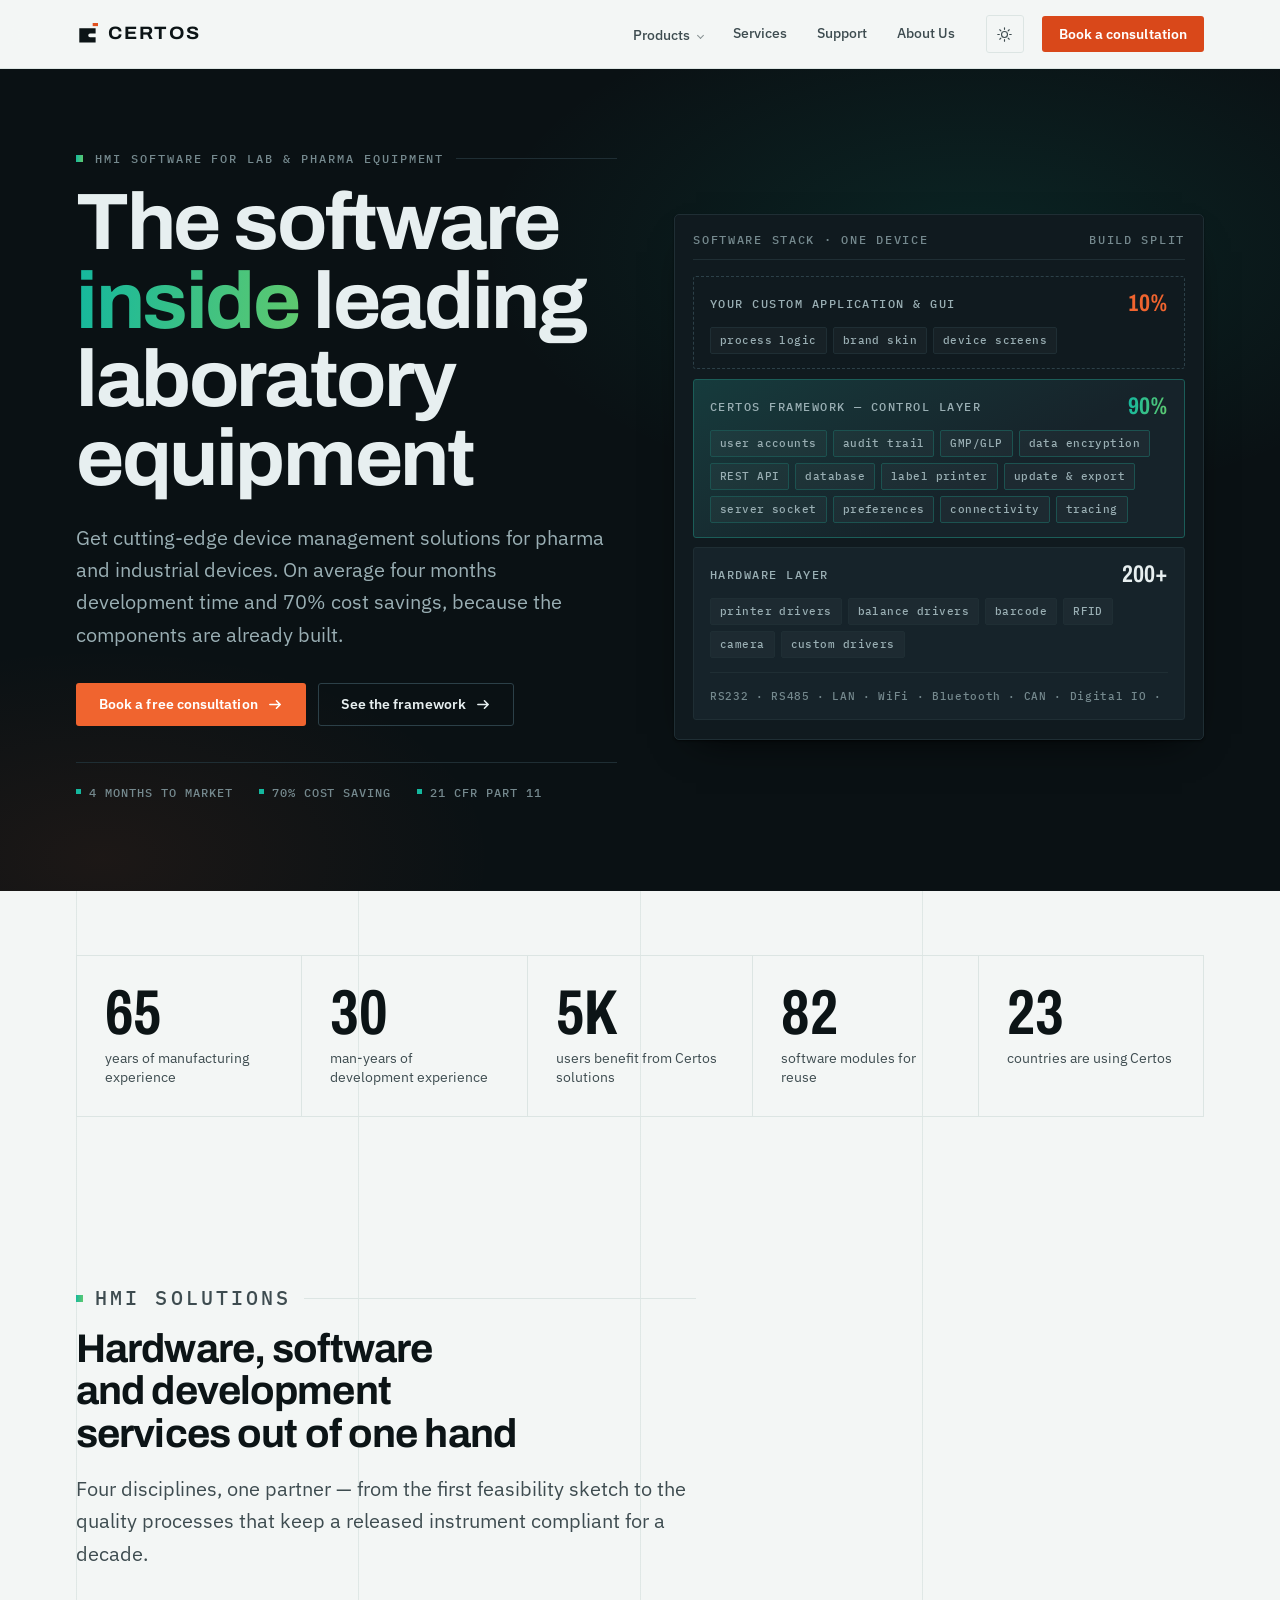
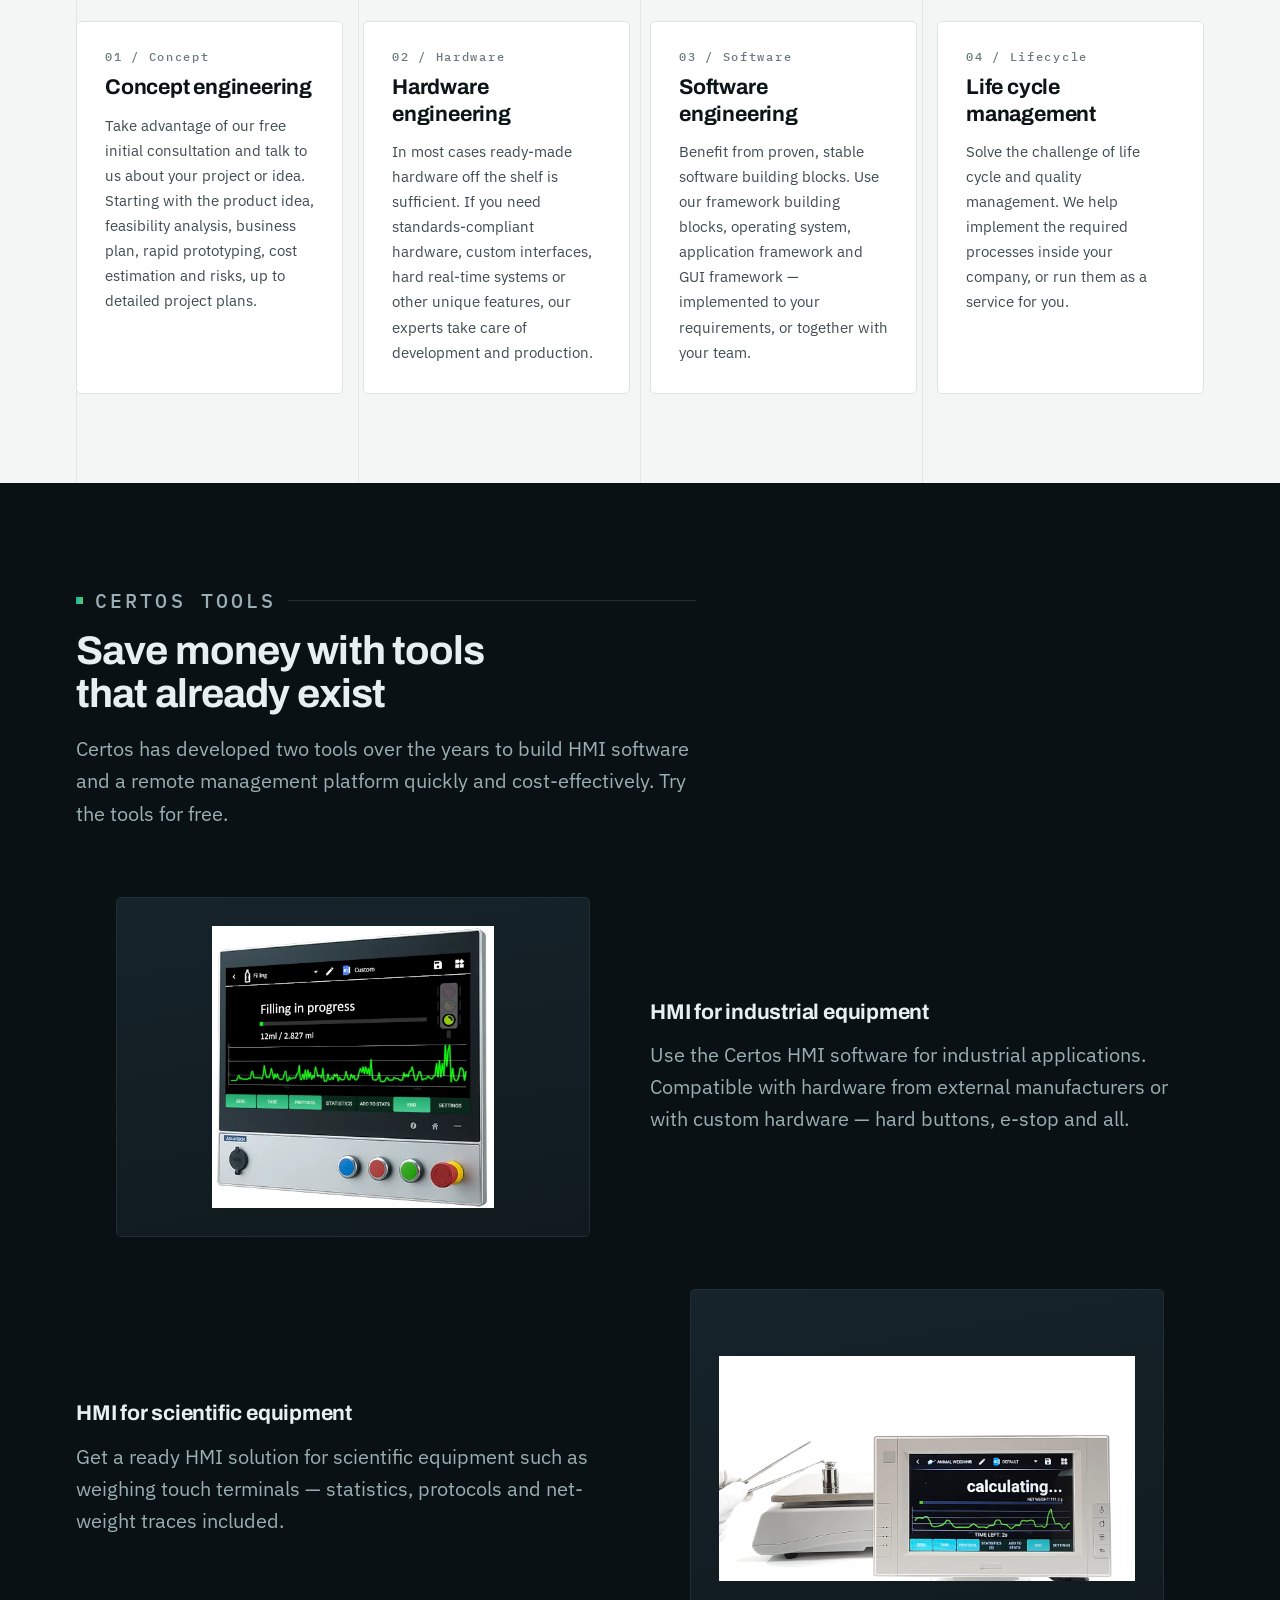
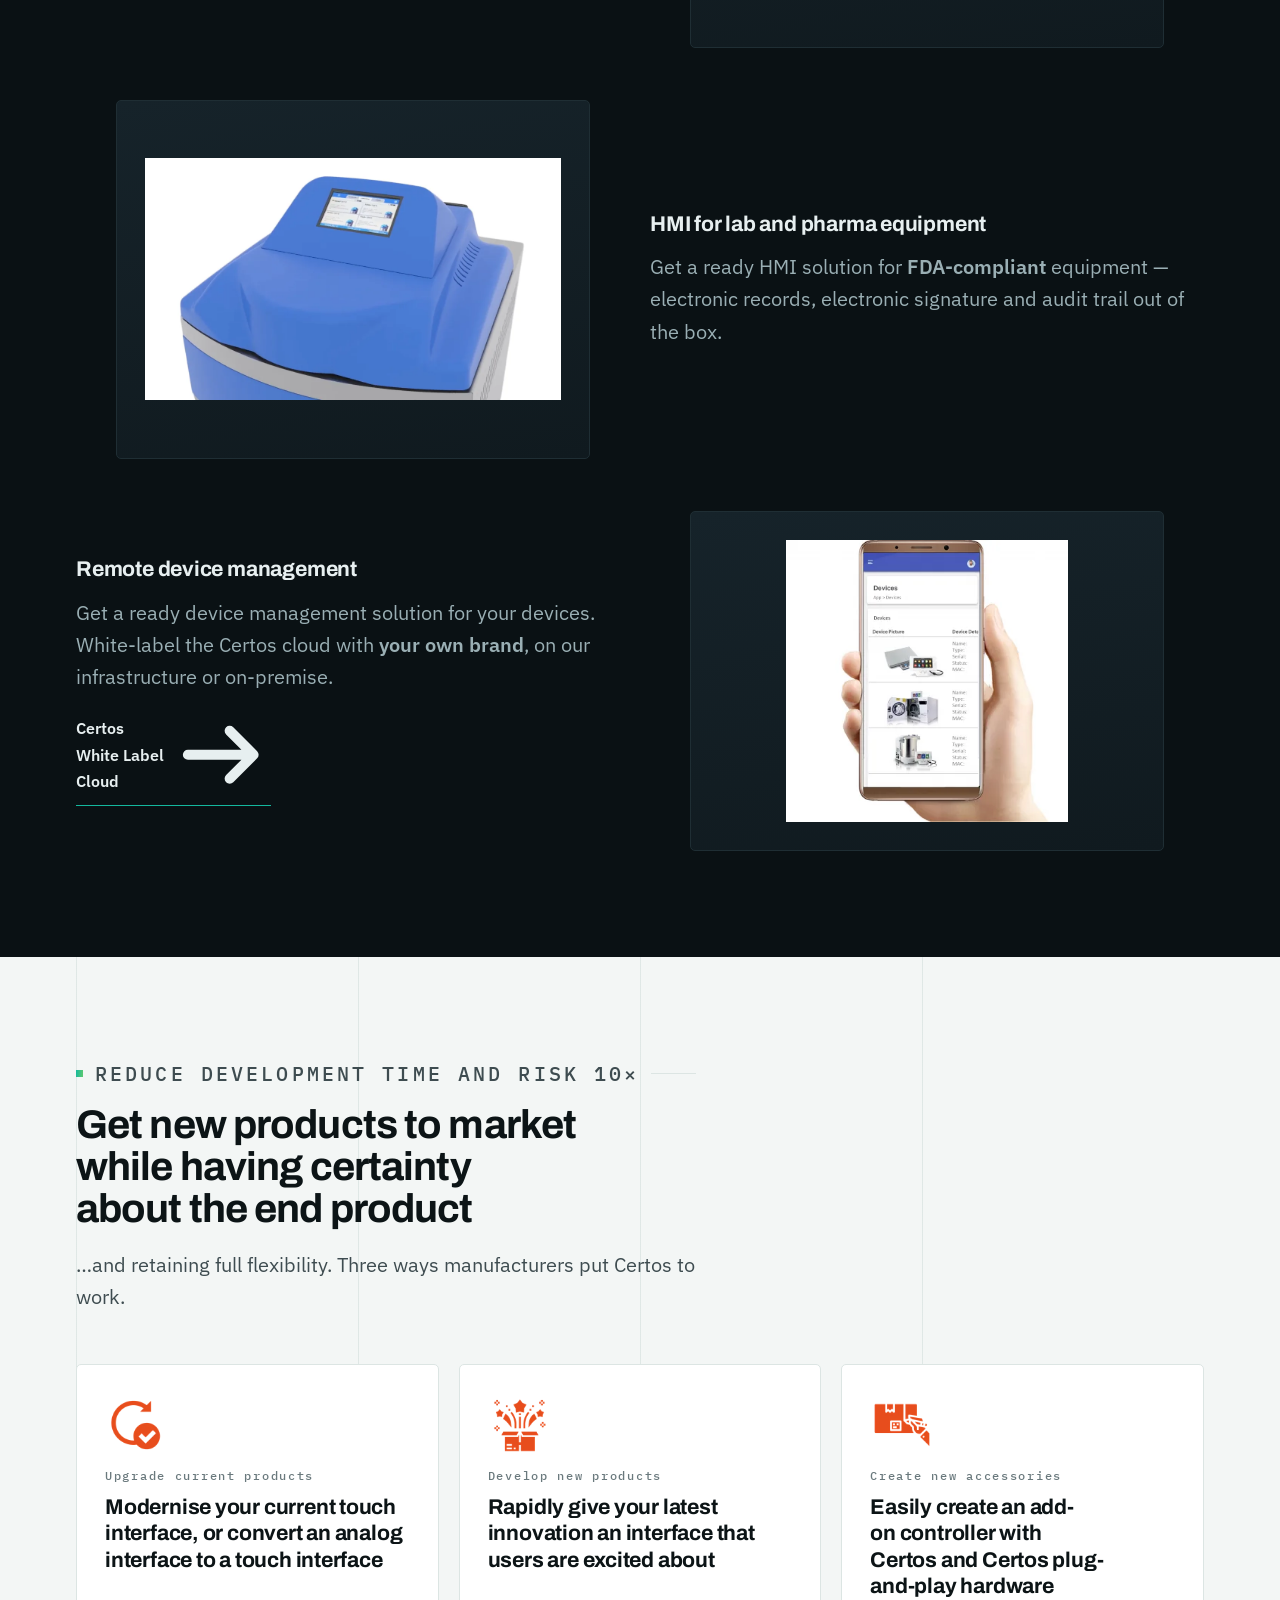
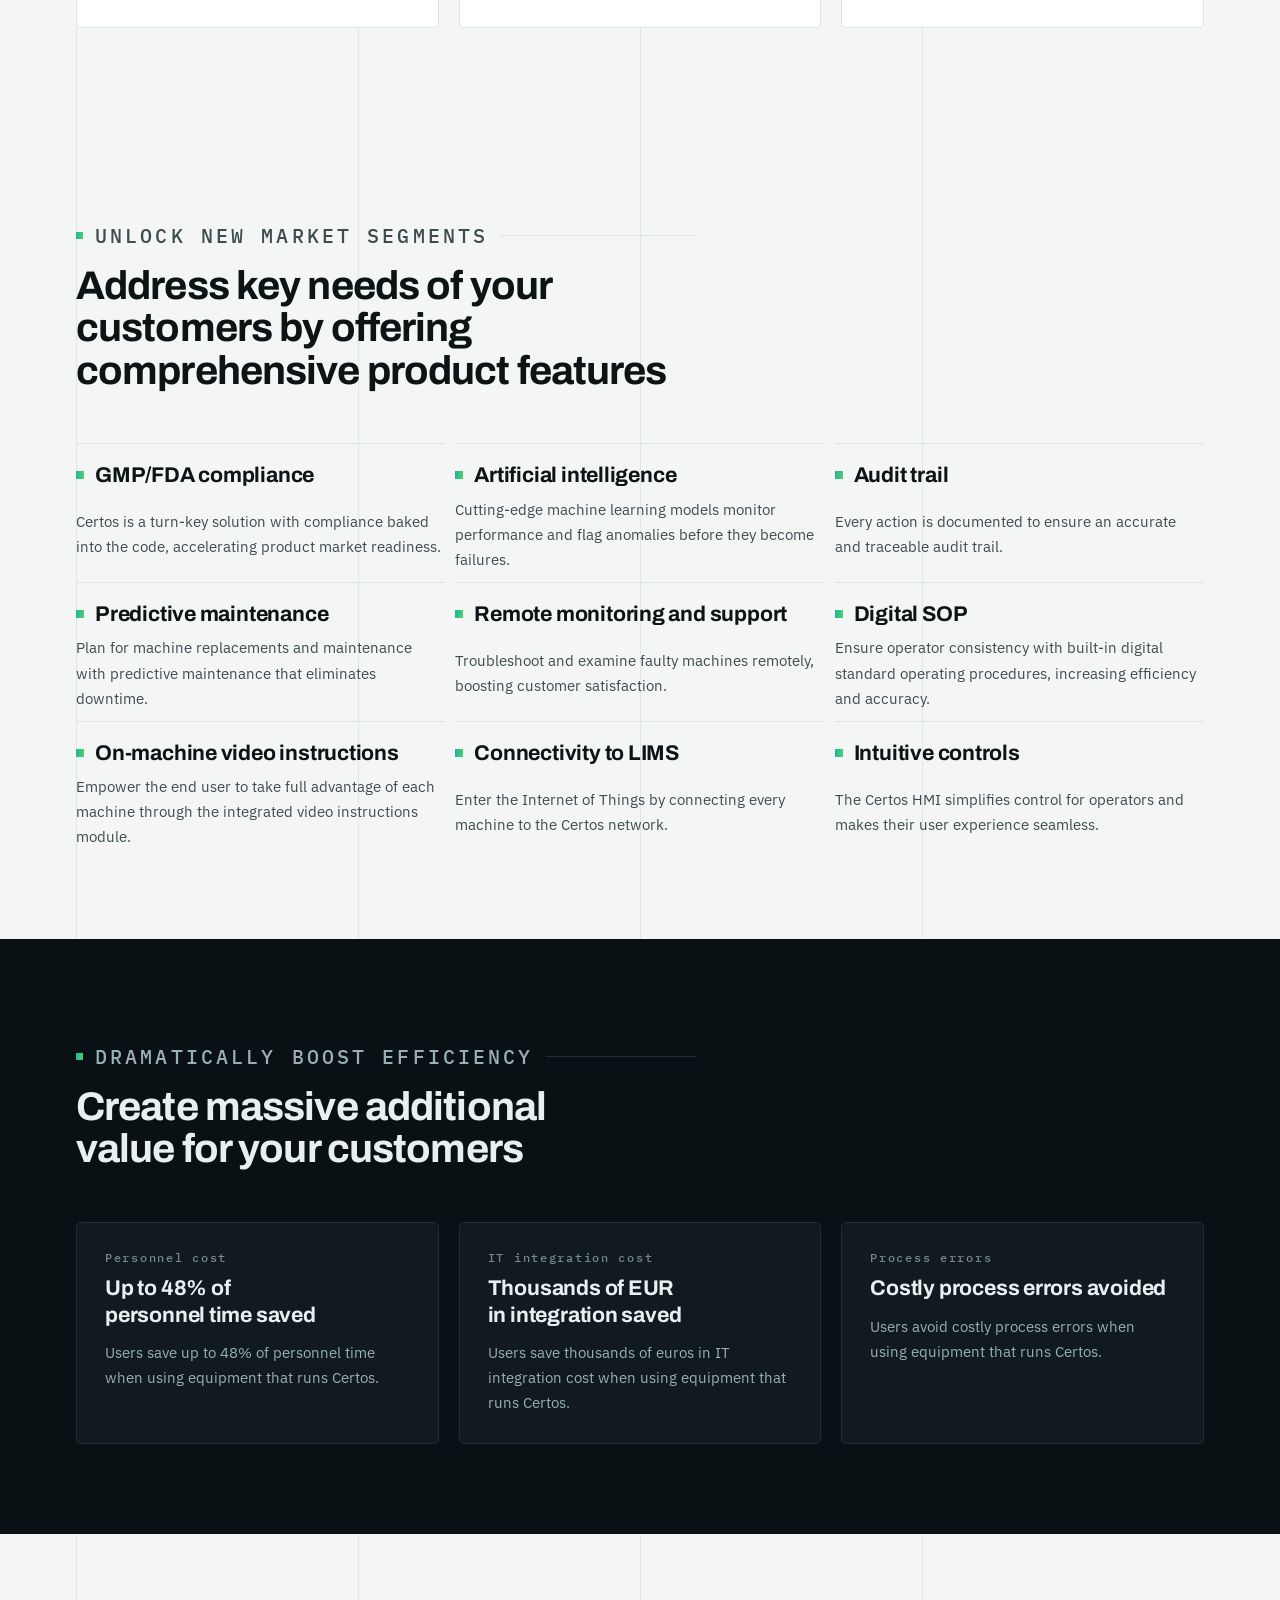
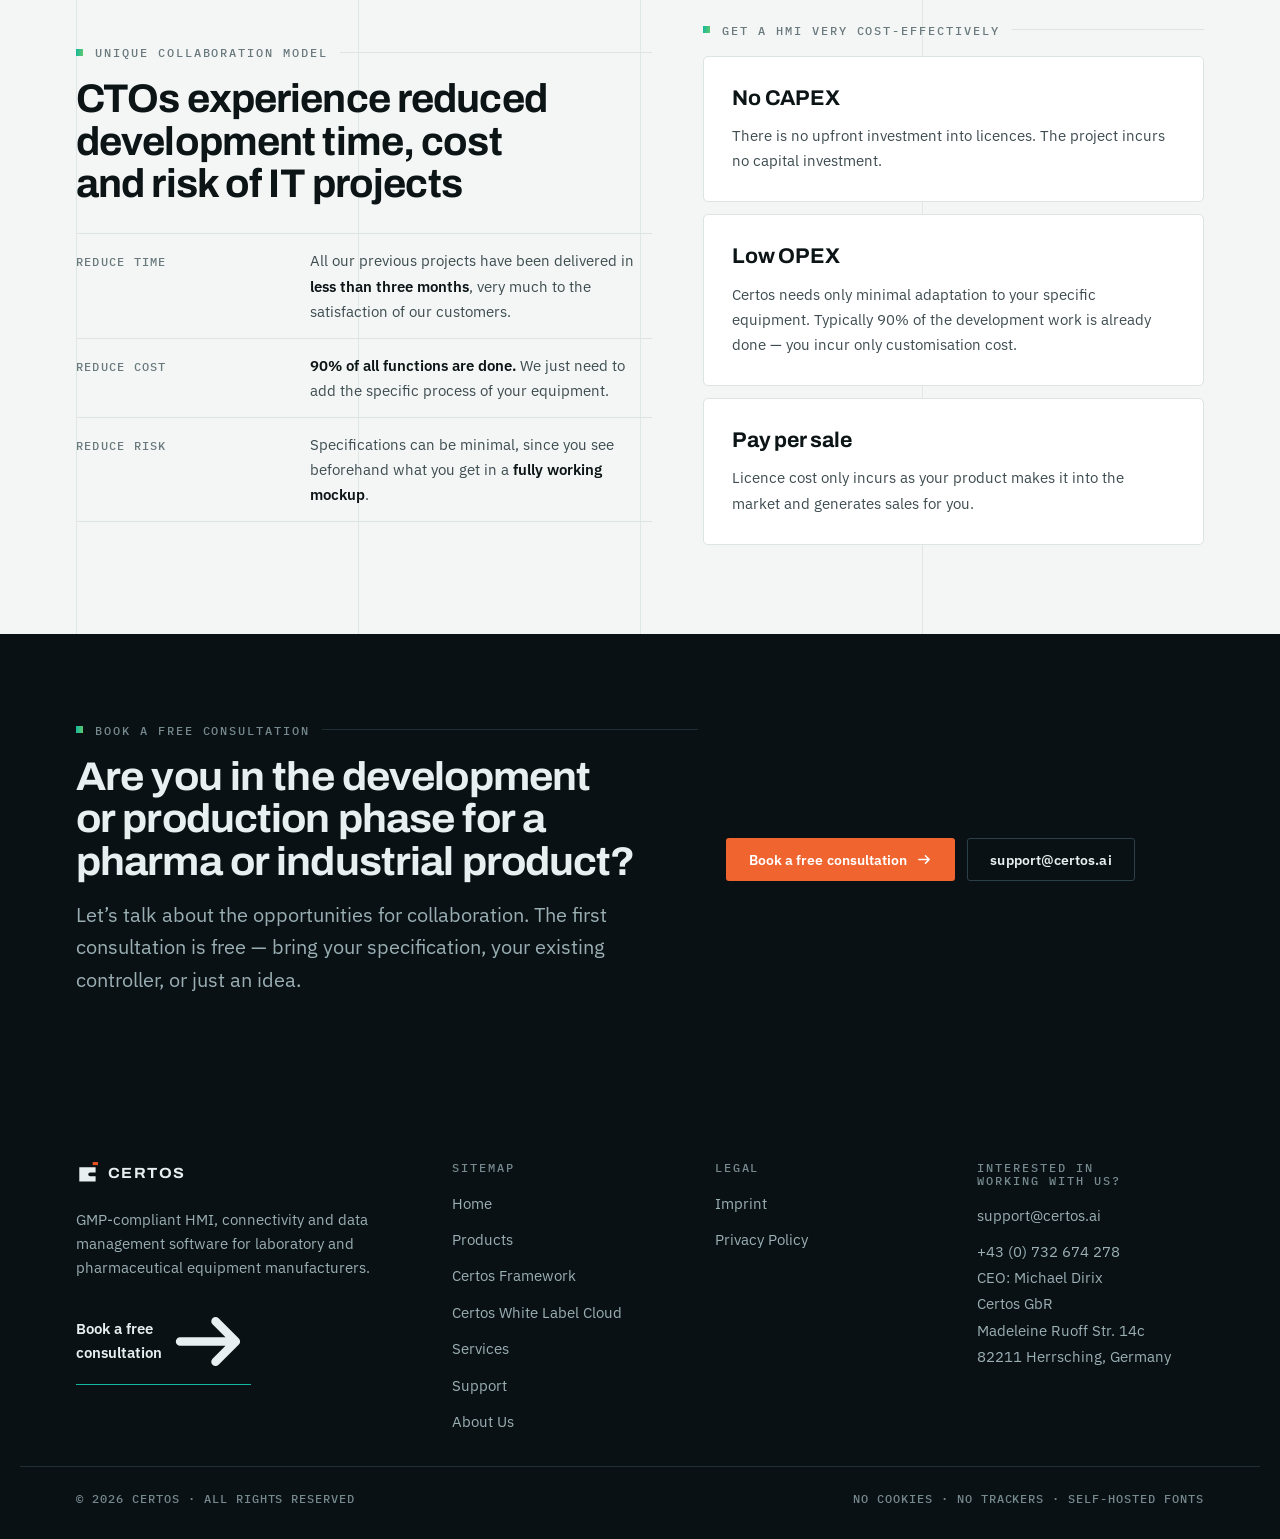
==== index.html @ 18c26bc8 "Rebuild certos.ai as a modern static site Replaces the WordPress site with a hand-built static site:" ====
<!doctype html>
<html lang="en" itemscope itemtype="https://schema.org/WebPage">
<head>
<meta charset="utf-8">
<meta name="viewport" content="width=device-width, initial-scale=1">
<title>Certos &mdash; The software inside leading laboratory equipment</title>
<meta name="description" content="GMP-compliant HMI, connectivity and white-label device management software for laboratory and pharmaceutical equipment manufacturers. 90% already built, four months to market.">
<link rel="canonical" href="https://certos.ai/">
<meta property="og:type" content="website">
<meta property="og:site_name" content="Certos">
<meta property="og:title" content="Certos &mdash; The software inside leading laboratory equipment">
<meta property="og:description" content="GMP-compliant HMI, connectivity and white-label device management software for laboratory and pharmaceutical equipment manufacturers. 90% already built, four months to market.">
<meta property="og:url" content="https://certos.ai/">
<meta name="twitter:card" content="summary_large_image">
<meta name="theme-color" content="#0A1114">
<link rel="icon" href="/assets/img/favicon.svg" type="image/svg+xml">
<link rel="preload" href="/assets/fonts/archivo-400_800-latin.woff2" as="font" type="font/woff2" crossorigin>
<link rel="preload" href="/assets/fonts/ibm-plex-sans-400-latin.woff2" as="font" type="font/woff2" crossorigin>
<link rel="stylesheet" href="/assets/css/site.css">
<script>
  (function () {
    try {
      var t = localStorage.getItem("certos-theme");
      if (t === "dark" || t === "light") document.documentElement.setAttribute("data-theme", t);
    } catch (e) {}
  })();
</script>
</head>
<body>
<a class="skip" href="#main">Skip to content</a>
<header class="masthead">
  <div class="wrap masthead__in">
    <a class="mark" href="/"><svg class="mark__glyph" viewBox="0 0 24 24" fill="none" aria-hidden="true"><path d="M21.4 5.6H3.6v15.8h17.8v-5.9h-6.1a1.9 1.9 0 0 1-1.9-1.9v-.2a1.9 1.9 0 0 1 1.9-1.9h6.1V5.6Z" fill="currentColor"/><rect x="18.2" y="0" width="5.8" height="3.4" fill="#E2511F"/></svg>Certos</a>
    <nav class="nav" aria-label="Main"><div class="nav__item"><a href="/products/">Products</a><div class="nav__sub"><a href="/products/certos-framework/"><b>Certos Framework</b><span>Modular HMI framework for lab and industrial devices</span></a><a href="/products/certos-cloud/"><b>Certos White Label Cloud</b><span>Part 11 compliant device management under your brand</span></a></div></div><a href="/services/">Services</a><a href="/support/">Support</a><a href="/about-us/">About Us</a></nav>
    <button class="icon-btn theme-toggle" type="button" aria-label="Switch colour theme">
      <svg class="sun" viewBox="0 0 24 24" fill="none" aria-hidden="true"><circle cx="12" cy="12" r="4.2" stroke="currentColor" stroke-width="1.6"/><path d="M12 2.5v2.2M12 19.3v2.2M2.5 12h2.2M19.3 12h2.2M5.3 5.3l1.6 1.6M17.1 17.1l1.6 1.6M18.7 5.3l-1.6 1.6M6.9 17.1l-1.6 1.6" stroke="currentColor" stroke-width="1.6" stroke-linecap="round"/></svg>
      <svg class="moon" viewBox="0 0 24 24" fill="none" aria-hidden="true"><path d="M20 14.2A8.2 8.2 0 0 1 9.8 4a8.2 8.2 0 1 0 10.2 10.2Z" stroke="currentColor" stroke-width="1.6" stroke-linejoin="round"/></svg>
    </button>
    <a class="btn btn--primary" href="https://calendly.com/michael-dirix/certoclav" rel="noopener">Book a consultation</a>
    <button class="icon-btn burger" type="button" aria-label="Open menu" aria-expanded="false" aria-controls="drawer">
      <svg viewBox="0 0 24 24" fill="none" aria-hidden="true"><path d="M3.5 7h17M3.5 12h17M3.5 17h17" stroke="currentColor" stroke-width="1.7" stroke-linecap="round"/></svg>
    </button>
  </div>
  <div class="drawer wrap" id="drawer" data-open="false">
    <nav aria-label="Mobile"><a href="/products/">Products</a><a class="sub" href="/products/certos-framework/">Certos Framework</a><a class="sub" href="/products/certos-cloud/">Certos White Label Cloud</a><a href="/services/">Services</a><a href="/support/">Support</a><a href="/about-us/">About Us</a></nav>
    <a class="btn btn--primary" href="https://calendly.com/michael-dirix/certoclav" rel="noopener">Book a free consultation</a>
  </div>
</header>
<main id="main">

<section class="hero hero--panel panel">
  <div class="wrap hero__grid">
    <div>
      <p class="eyebrow" style="--line: var(--pn-line);">HMI software for lab &amp; pharma equipment</p>
      <h1>The software <em>inside</em> leading laboratory equipment</h1>
      <p class="hero__lead">Get cutting-edge device management solutions for pharma and industrial devices.
      On average four months development time and 70% cost savings, because the components are already built.</p>
      <div class="btn-row">
        <a class="btn btn--primary" href="https://calendly.com/michael-dirix/certoclav" rel="noopener">Book a free consultation <svg viewBox="0 0 16 16" fill="none" aria-hidden="true"><path d="M2 8h11M9 4l4 4-4 4" stroke="currentColor" stroke-width="1.7" stroke-linecap="round" stroke-linejoin="round"/></svg></a>
        <a class="btn btn--ghost" href="/products/certos-framework/">See the framework <svg viewBox="0 0 16 16" fill="none" aria-hidden="true"><path d="M2 8h11M9 4l4 4-4 4" stroke="currentColor" stroke-width="1.7" stroke-linecap="round" stroke-linejoin="round"/></svg></a>
      </div>
      <p class="hero__meta">
        <span>4 months to market</span>
        <span>70% cost saving</span>
        <span>21 CFR Part 11</span>
      </p>
    </div>
    
<div class="stack" aria-label="Certos software stack: 10 percent custom application on top of 90 percent ready-made framework">
  <p class="stack__bar"><span>Software stack &middot; one device</span><span>Build split</span></p>

  <div class="stack__layer stack__layer--custom">
    <h4>Your custom application &amp; GUI <b>10%</b></h4>
    <div class="chips">
      <span>process logic</span><span>brand skin</span><span>device screens</span>
    </div>
  </div>

  <div class="stack__layer stack__layer--core">
    <h4>Certos framework &mdash; control layer <b>90%</b></h4>
    <div class="chips">
      <span>user accounts</span><span>audit trail</span><span>GMP/GLP</span><span>data encryption</span>
      <span>REST&nbsp;API</span><span>database</span><span>label printer</span><span>update &amp; export</span>
      <span>server socket</span><span>preferences</span><span>connectivity</span><span>tracing</span>
    </div>
  </div>

  <div class="stack__layer">
    <h4>Hardware layer <b>200+</b></h4>
    <div class="chips">
      <span>printer drivers</span><span>balance drivers</span><span>barcode</span>
      <span>RFID</span><span>camera</span><span>custom drivers</span>
    </div>
    <p class="stack__io">RS232 &middot; RS485 &middot; LAN &middot; WiFi &middot; Bluetooth &middot; CAN &middot; Digital IO &middot; Analog IO &middot; USB &middot; SD &middot; SIM 3G/4G/5G</p>
  </div>
</div>

  </div>
</section>

<section class="band band--tight sheet">
  <div class="wrap">
    <div class="stats">
      <div><b data-count="65">65</b><span>years of manufacturing experience</span></div>
      <div><b data-count="30">30</b><span>man-years of development experience</span></div>
      <div><b data-count="5" data-suffix="K">5K</b><span>users benefit from Certos solutions</span></div>
      <div><b data-count="82">82</b><span>software modules for reuse</span></div>
      <div><b data-count="23">23</b><span>countries are using Certos</span></div>
    </div>
  </div>
</section>

<section class="band sheet">
  <div class="wrap">
    <div class="s-head">
      <p class="eyebrow">HMI solutions</p>
      <h2>Hardware, software and development services out of one hand</h2>
      <p>Four disciplines, one partner &mdash; from the first feasibility sketch to the quality processes
      that keep a released instrument compliant for a decade.</p>
    </div>
    <div class="grid grid--4 mt-l">
      <article class="card">
        <span class="card__num">01 / Concept</span>
        <h3>Concept engineering</h3>
        <p>Take advantage of our free initial consultation and talk to us about your project or idea.
        Starting with the product idea, feasibility analysis, business plan, rapid prototyping, cost
        estimation and risks, up to detailed project plans.</p>
      </article>
      <article class="card">
        <span class="card__num">02 / Hardware</span>
        <h3>Hardware engineering</h3>
        <p>In most cases ready-made hardware off the shelf is sufficient. If you need standards-compliant
        hardware, custom interfaces, hard real-time systems or other unique features, our experts take
        care of development and production.</p>
      </article>
      <article class="card">
        <span class="card__num">03 / Software</span>
        <h3>Software engineering</h3>
        <p>Benefit from proven, stable software building blocks. Use our framework building blocks,
        operating system, application framework and GUI framework &mdash; implemented to your
        requirements, or together with your team.</p>
      </article>
      <article class="card">
        <span class="card__num">04 / Lifecycle</span>
        <h3>Life cycle management</h3>
        <p>Solve the challenge of life cycle and quality management. We help implement the required
        processes inside your company, or run them as a service for you.</p>
      </article>
    </div>
  </div>
</section>

<section class="band panel">
  <div class="wrap">
    <div class="s-head">
      <p class="eyebrow" style="--line: var(--pn-line);">Certos tools</p>
      <h2>Save money with tools that already exist</h2>
      <p>Certos has developed two tools over the years to build HMI software and a remote management
      platform quickly and cost-effectively. Try the tools for free.</p>
    </div>

    <div class="grid grid--2 mt-l">
      <figure class="fig fig--contain">
        <img src="/assets/img/hmi-industrial.webp" alt="Industrial panel PC running a Certos filling process screen with live sensor trace" width="440" height="440" loading="lazy">
        <figcaption><b>FIG. 01</b> HMI for industrial equipment &middot; panel PC</figcaption>
      </figure>
      <div style="display:grid; align-content:center; gap:14px;">
        <h3>HMI for industrial equipment</h3>
        <p class="lead">Use the Certos HMI software for industrial applications. Compatible with hardware
        from external manufacturers or with custom hardware &mdash; hard buttons, e-stop and all.</p>
      </div>

      <div style="display:grid; align-content:center; gap:14px;">
        <h3>HMI for scientific equipment</h3>
        <p class="lead">Get a ready HMI solution for scientific equipment such as weighing touch
        terminals &mdash; statistics, protocols and net-weight traces included.</p>
      </div>
      <figure class="fig fig--contain">
        <img src="/assets/img/hmi-balance.webp" alt="Laboratory balance with a Certos touch terminal showing an animal-weighing routine" width="1200" height="651" loading="lazy">
        <figcaption><b>FIG. 02</b> HMI for scientific equipment &middot; weighing terminal</figcaption>
      </figure>

      <figure class="fig fig--contain">
        <img src="/assets/img/hmi-sterilizer.webp" alt="Steam sterilizer with an integrated Certos touchscreen showing sterilisation programmes" width="1100" height="639" loading="lazy">
        <figcaption><b>FIG. 03</b> HMI for lab &amp; pharma equipment &middot; steam sterilizer</figcaption>
      </figure>
      <div style="display:grid; align-content:center; gap:14px;">
        <h3>HMI for lab and pharma equipment</h3>
        <p class="lead">Get a ready HMI solution for <strong>FDA-compliant</strong> equipment &mdash;
        electronic records, electronic signature and audit trail out of the box.</p>
      </div>

      <div style="display:grid; align-content:center; gap:14px;">
        <h3>Remote device management</h3>
        <p class="lead">Get a ready device management solution for your devices. White-label the Certos
        cloud with <strong>your own brand</strong>, on our infrastructure or on-premise.</p>
        <p><a class="tlink" href="/products/certos-cloud/">Certos White Label Cloud <svg viewBox="0 0 16 16" fill="none" aria-hidden="true"><path d="M2 8h11M9 4l4 4-4 4" stroke="currentColor" stroke-width="1.7" stroke-linecap="round" stroke-linejoin="round"/></svg></a></p>
      </div>
      <figure class="fig fig--contain">
        <img src="/assets/img/cloud-device-list.webp" alt="Certos cloud device list open on a smartphone" width="400" height="400" loading="lazy">
        <figcaption><b>FIG. 04</b> Remote device management &middot; mobile</figcaption>
      </figure>
    </div>
  </div>
</section>

<section class="band sheet">
  <div class="wrap">
    <div class="s-head">
      <p class="eyebrow">Reduce development time and risk 10&times;</p>
      <h2>Get new products to market while having certainty about the end product</h2>
      <p>&hellip;and retaining full flexibility. Three ways manufacturers put Certos to work.</p>
    </div>
    <div class="grid grid--3 mt-l">
      <article class="card">
        <img src="/assets/img/icon-upgrade.webp" alt="" width="180" height="180" loading="lazy" style="width:64px;height:64px;">
        <span class="card__num">Upgrade current products</span>
        <h3>Modernise your current touch interface, or convert an analog interface to a touch interface</h3>
      </article>
      <article class="card">
        <img src="/assets/img/icon-develop.webp" alt="" width="180" height="180" loading="lazy" style="width:64px;height:64px;">
        <span class="card__num">Develop new products</span>
        <h3>Rapidly give your latest innovation an interface that users are excited about</h3>
      </article>
      <article class="card">
        <img src="/assets/img/icon-accessories.webp" alt="" width="180" height="180" loading="lazy" style="width:64px;height:64px;">
        <span class="card__num">Create new accessories</span>
        <h3>Easily create an add-on controller with Certos and Certos plug-and-play hardware</h3>
      </article>
    </div>
  </div>
</section>

<section class="band sheet">
  <div class="wrap">
    <div class="s-head">
      <p class="eyebrow">Unlock new market segments</p>
      <h2>Address key needs of your customers by offering comprehensive product features</h2>
    </div>
    <div class="mt-l">
<div class="feat grid grid--3"><div><h3>GMP/FDA compliance</h3><p>Certos is a turn-key solution with compliance baked into the code, accelerating product market readiness.</p></div><div><h3>Artificial intelligence</h3><p>Cutting-edge machine learning models monitor performance and flag anomalies before they become failures.</p></div><div><h3>Audit trail</h3><p>Every action is documented to ensure an accurate and traceable audit trail.</p></div><div><h3>Predictive maintenance</h3><p>Plan for machine replacements and maintenance with predictive maintenance that eliminates downtime.</p></div><div><h3>Remote monitoring and support</h3><p>Troubleshoot and examine faulty machines remotely, boosting customer satisfaction.</p></div><div><h3>Digital SOP</h3><p>Ensure operator consistency with built-in digital standard operating procedures, increasing efficiency and accuracy.</p></div><div><h3>On-machine video instructions</h3><p>Empower the end user to take full advantage of each machine through the integrated video instructions module.</p></div><div><h3>Connectivity to LIMS</h3><p>Enter the Internet of Things by connecting every machine to the Certos network.</p></div><div><h3>Intuitive controls</h3><p>The Certos HMI simplifies control for operators and makes their user experience seamless.</p></div></div>
    </div>
  </div>
</section>

<section class="band panel">
  <div class="wrap">
    <div class="s-head">
      <p class="eyebrow" style="--line: var(--pn-line);">Dramatically boost efficiency</p>
      <h2>Create massive additional value for your customers</h2>
    </div>
    <div class="grid grid--3 mt-l">
      <article class="card">
        <span class="card__num">Personnel cost</span>
        <h3>Up to 48% of personnel time saved</h3>
        <p>Users save up to 48% of personnel time when using equipment that runs Certos.</p>
      </article>
      <article class="card">
        <span class="card__num">IT integration cost</span>
        <h3>Thousands of EUR in integration saved</h3>
        <p>Users save thousands of euros in IT integration cost when using equipment that runs Certos.</p>
      </article>
      <article class="card">
        <span class="card__num">Process errors</span>
        <h3>Costly process errors avoided</h3>
        <p>Users avoid costly process errors when using equipment that runs Certos.</p>
      </article>
    </div>
  </div>
</section>

<section class="band sheet">
  <div class="wrap split split--wide-left">
    <div>
      <p class="eyebrow">Unique collaboration model</p>
      <h2>CTOs experience reduced development time, cost and risk of IT projects</h2>
      <div class="spec mt-m">
        <div><p class="k">Reduce time</p><p class="v">All our previous projects have been delivered in <strong>less than three months</strong>, very much to the satisfaction of our customers.</p></div>
        <div><p class="k">Reduce cost</p><p class="v"><strong>90% of all functions are done.</strong> We just need to add the specific process of your equipment.</p></div>
        <div><p class="k">Reduce risk</p><p class="v">Specifications can be minimal, since you see beforehand what you get in a <strong>fully working mockup</strong>.</p></div>
      </div>
    </div>
    <div>
      <p class="eyebrow">Get a HMI very cost-effectively</p>
      <div class="grid" style="gap:12px;">
        <article class="card"><h3>No CAPEX</h3><p>There is no upfront investment into licences. The project incurs no capital investment.</p></article>
        <article class="card"><h3>Low OPEX</h3><p>Certos needs only minimal adaptation to your specific equipment. Typically 90% of the development work is already done &mdash; you incur only customisation cost.</p></article>
        <article class="card"><h3>Pay per sale</h3><p>Licence cost only incurs as your product makes it into the market and generates sales for you.</p></article>
      </div>
    </div>
  </div>
</section>

<section class="band panel">
  <div class="wrap cta">
    <div>
      <p class="eyebrow" style="--line: var(--pn-line);">Book a free consultation</p>
      <h2>Are you in the development or production phase for a pharma or industrial product?</h2>
      <p class="lead mt-s">Let&rsquo;s talk about the opportunities for collaboration. The first consultation is free &mdash;
      bring your specification, your existing controller, or just an idea.</p>
    </div>
    <div class="btn-row">
      <a class="btn btn--primary" href="https://calendly.com/michael-dirix/certoclav" rel="noopener">Book a free consultation <svg viewBox="0 0 16 16" fill="none" aria-hidden="true"><path d="M2 8h11M9 4l4 4-4 4" stroke="currentColor" stroke-width="1.7" stroke-linecap="round" stroke-linejoin="round"/></svg></a>
      <a class="btn btn--ghost" href="mailto:support@certos.ai">support@certos.ai</a>
    </div>
  </div>
</section>
</main>
<footer class="foot">
  <div class="wrap foot__in">
    <div>
      <a class="mark" href="/"><svg class="mark__glyph" viewBox="0 0 24 24" fill="none" aria-hidden="true"><path d="M21.4 5.6H3.6v15.8h17.8v-5.9h-6.1a1.9 1.9 0 0 1-1.9-1.9v-.2a1.9 1.9 0 0 1 1.9-1.9h6.1V5.6Z" fill="currentColor"/><rect x="18.2" y="0" width="5.8" height="3.4" fill="#E2511F"/></svg>Certos</a>
      <p style="color: var(--pn-tx-2); font-size: .92rem; margin-top: 16px; max-width: 34ch;">
        GMP-compliant HMI, connectivity and data management software for laboratory
        and pharmaceutical equipment manufacturers.
      </p>
      <p style="margin-top: 20px;"><a class="tlink" style="color: var(--pn-tx); border-color: var(--signal-b);" href="https://calendly.com/michael-dirix/certoclav" rel="noopener">Book a free consultation <svg viewBox="0 0 16 16" fill="none" aria-hidden="true"><path d="M2 8h11M9 4l4 4-4 4" stroke="currentColor" stroke-width="1.7" stroke-linecap="round" stroke-linejoin="round"/></svg></a></p>
    </div>
    <div>
      <h4>Sitemap</h4>
      <ul>
        <li><a href="/">Home</a></li>
        <li><a href="/products/">Products</a></li>
        <li><a href="/products/certos-framework/">Certos Framework</a></li>
        <li><a href="/products/certos-cloud/">Certos White Label Cloud</a></li>
        <li><a href="/services/">Services</a></li>
        <li><a href="/support/">Support</a></li>
        <li><a href="/about-us/">About Us</a></li>
      </ul>
    </div>
    <div>
      <h4>Legal</h4>
      <ul>
        <li><a href="/imprint/">Imprint</a></li>
        <li><a href="/privacy-policy/">Privacy Policy</a></li>
      </ul>
    </div>
    <div>
      <h4>Interested in working with us?</h4>
      <ul>
        <li><a href="mailto:support@certos.ai">support@certos.ai</a></li>
        <li><a href="tel:+43732674278">+43 (0) 732 674 278</a></li>
      </ul>
      <address>
        CEO: Michael Dirix<br>
        Certos GbR<br>
        Madeleine Ruoff Str. 14c<br>
        82211 Herrsching, Germany
      </address>
    </div>
  </div>
  <div class="wrap foot__bar">
    <span>&copy; 2026 Certos &middot; All rights reserved</span>
    <span>No cookies &middot; No trackers &middot; Self-hosted fonts</span>
  </div>
</footer>
<script src="/assets/js/site.js" defer></script>
</body>
</html>
---- assets/css/site.css ----
@import url("fonts.css");

/* =========================================================================
   Certos — design system
   Concept: "schematic sheet". A drawing-sheet hairline field carries the page;
   bright bench-white bands alternate with always-dark instrument panels.
   ========================================================================= */

:root {
  color-scheme: light;

  /* --- palette: light (bench) ------------------------------------------ */
  --bg:        #F3F6F5;
  --bg-2:      #EAEFEE;
  --surface:   #FFFFFF;
  --surface-2: #F8FAFA;
  --line:      #DCE5E3;
  --line-2:    #C2D0CD;
  --tx:        #0C1416;
  --tx-2:      #3E4C50;
  --tx-3:      #6A797D;
  --shadow:    0 1px 2px rgba(12, 20, 22, .05), 0 12px 32px -18px rgba(12, 20, 22, .28);

  /* --- fixed instrument panel (identical in both themes) --------------- */
  --pn:        #0A1114;
  --pn-2:      #101A1F;
  --pn-3:      #16232A;
  --pn-line:   #1F2E34;
  --pn-line-2: #2C4048;
  --pn-tx:     #E7EFF0;
  --pn-tx-2:   #9AAFB4;
  --pn-tx-3:   #75898E;

  /* --- signal + accent -------------------------------------------------- */
  --signal:    #10A992;
  --signal-b:  #14B89E;   /* on dark grounds */
  --signal-2:  #5FC96E;
  --ember:     #D9481A;
  --ember-b:   #F0642F;   /* on dark grounds */
  --sig-grad:  linear-gradient(96deg, var(--signal-b), var(--signal-2));

  /* --- type ------------------------------------------------------------- */
  --f-display: "Archivo", "Helvetica Neue", Arial, sans-serif;
  --f-body:    "IBM Plex Sans", "Segoe UI", system-ui, sans-serif;
  --f-mono:    "IBM Plex Mono", ui-monospace, "SFMono-Regular", Menlo, monospace;

  --t-hero:  clamp(2.5rem, 1.35rem + 4.6vw, 5rem);
  --t-h1:    clamp(2.05rem, 1.45rem + 2.5vw, 3.4rem);
  --t-h2:    clamp(1.65rem, 1.28rem + 1.6vw, 2.5rem);
  --t-h3:    clamp(1.14rem, 1.06rem + .34vw, 1.35rem);
  --t-lead:  clamp(1.03rem, .99rem + .32vw, 1.22rem);
  --t-sm:    .875rem;
  --t-xs:    .765rem;

  /* --- metrics ---------------------------------------------------------- */
  --gutter: clamp(20px, 4.5vw, 56px);
  --wrap: 1240px;
  --band: clamp(56px, 7vw, 104px);
  --r: 3px;          /* the sheet is drawn, not rounded */
  --r-lg: 5px;
}

@media (prefers-color-scheme: dark) {
  :root:not([data-theme="light"]) {
    color-scheme: dark;
    --bg:        #080E11;
    --bg-2:      #0C1417;
    --surface:   #101A1E;
    --surface-2: #0D171A;
    --line:      #1E2C31;
    --line-2:    #2E434A;
    --tx:        #E7EFF0;
    --tx-2:      #A8BABE;
    --tx-3:      #7E9398;
    --signal:    #14B89E;
    --ember:     #F0642F;
    --shadow:    0 1px 2px rgba(0, 0, 0, .4), 0 14px 34px -20px rgba(0, 0, 0, .9);
  }
}

:root[data-theme="dark"] {
  color-scheme: dark;
  --bg:        #080E11;
  --bg-2:      #0C1417;
  --surface:   #101A1E;
  --surface-2: #0D171A;
  --line:      #1E2C31;
  --line-2:    #2E434A;
  --tx:        #E7EFF0;
  --tx-2:      #A8BABE;
  --tx-3:      #7E9398;
  --signal:    #14B89E;
  --ember:     #F0642F;
  --shadow:    0 1px 2px rgba(0, 0, 0, .4), 0 14px 34px -20px rgba(0, 0, 0, .9);
}

/* =========================================================================
   base
   ========================================================================= */

*, *::before, *::after { box-sizing: border-box; }

html { -webkit-text-size-adjust: 100%; scroll-behavior: smooth; }
@media (prefers-reduced-motion: reduce) { html { scroll-behavior: auto; } }

body {
  margin: 0;
  background: var(--bg);
  color: var(--tx);
  font-family: var(--f-body);
  font-size: 1rem;
  line-height: 1.65;
  -webkit-font-smoothing: antialiased;
  overflow-x: hidden;
}

img, svg, video { max-width: 100%; height: auto; display: block; }

h1, h2, h3, h4 {
  font-family: var(--f-display);
  font-weight: 700;
  line-height: 1.06;
  letter-spacing: -.022em;
  text-wrap: balance;
  margin: 0;
}
h1 { font-size: var(--t-h1); }
h2 { font-size: var(--t-h2); }
h3 { font-size: var(--t-h3); line-height: 1.24; letter-spacing: -.01em; }
p  { margin: 0; }

a { color: inherit; }
a:focus-visible, button:focus-visible, summary:focus-visible,
input:focus-visible, textarea:focus-visible, select:focus-visible {
  outline: 2px solid var(--signal);
  outline-offset: 3px;
  border-radius: 2px;
}

::selection { background: color-mix(in srgb, var(--signal) 26%, transparent); }

.skip {
  position: absolute; left: -9999px; top: 0; z-index: 200;
  background: var(--tx); color: var(--bg); padding: 12px 18px;
  font: 500 var(--t-sm)/1 var(--f-mono);
}
.skip:focus { left: 12px; top: 12px; }

/* =========================================================================
   layout primitives
   ========================================================================= */

.wrap {
  width: 100%;
  max-width: var(--wrap);
  margin-inline: auto;
  padding-inline: var(--gutter);
}

.band { padding-block: var(--band); position: relative; }
.band--tight { padding-block: clamp(40px, 5vw, 72px); }

/* the drawing-sheet hairline field */
.sheet {
  position: relative;
  isolation: isolate;
}
.sheet::before {
  content: "";
  position: absolute;
  inset-block: 0;
  left: 50%;
  transform: translateX(-50%);
  width: min(100% - (var(--gutter) * 2), var(--wrap) - (var(--gutter) * 2));
  pointer-events: none;
  z-index: -1;
  background-image: repeating-linear-gradient(
    to right,
    var(--line) 0 1px,
    transparent 1px calc(100% / 4)
  );
  background-size: 100% 100%;
  opacity: .85;
}
@media (max-width: 720px) { .sheet::before { display: none; } }

/* dark instrument band — fixed colours, both themes */
.panel {
  background: var(--pn);
  color: var(--pn-tx);
  --line: var(--pn-line);
  --line-2: var(--pn-line-2);
  --tx: var(--pn-tx);
  --tx-2: var(--pn-tx-2);
  --tx-3: var(--pn-tx-3);
  --surface: var(--pn-2);
  --surface-2: var(--pn-3);
  --signal: var(--signal-b);
  --ember: var(--ember-b);
  --shadow: 0 1px 2px rgba(0,0,0,.5), 0 16px 40px -22px rgba(0,0,0,1);
}

/* =========================================================================
   section header: mono eyebrow on a full-width rule
   ========================================================================= */

.eyebrow {
  display: flex;
  align-items: center;
  gap: 12px;
  font: 500 var(--t-xs)/1 var(--f-mono);
  letter-spacing: .16em;
  text-transform: uppercase;
  color: var(--tx-3);
  margin-bottom: 20px;
}
.eyebrow::before {
  content: "";
  width: 7px; height: 7px; flex: none;
  background: var(--sig-grad);
}
.eyebrow::after {
  content: "";
  flex: 1 1 auto;
  height: 1px;
  background: var(--line);
}

.s-head { max-width: 62ch; }
.s-head > p { color: var(--tx-2); font-size: var(--t-lead); margin-top: 18px; }
.lead { color: var(--tx-2); font-size: var(--t-lead); }

.rule { height: 1px; background: var(--line); border: 0; margin: 0; }

/* =========================================================================
   buttons
   ========================================================================= */

.btn {
  display: inline-flex;
  align-items: center;
  gap: 10px;
  padding: 13px 22px;
  font: 600 var(--t-sm)/1 var(--f-body);
  letter-spacing: .005em;
  text-decoration: none;
  border: 1px solid transparent;
  border-radius: var(--r);
  cursor: pointer;
  transition: transform .18s ease, background-color .18s ease, border-color .18s ease, color .18s ease;
}
.btn svg { width: 15px; height: 15px; flex: none; }
.btn:hover { transform: translateY(-1px); }

.btn--primary { background: var(--ember); color: #fff; }
.btn--primary:hover { background: color-mix(in srgb, var(--ember) 86%, #000); }

.btn--ghost { border-color: var(--line-2); color: var(--tx); background: transparent; }
.btn--ghost:hover { border-color: var(--tx-3); background: color-mix(in srgb, var(--tx) 5%, transparent); }

.btn--solid { background: var(--tx); color: var(--bg); }
.btn--solid:hover { background: color-mix(in srgb, var(--tx) 85%, var(--signal)); }

.btn-row { display: flex; flex-wrap: wrap; gap: 12px; }

/* inline text link with a signal underline */
.tlink {
  text-decoration: none;
  font-weight: 600;
  display: inline-flex;
  align-items: center;
  gap: 8px;
  color: var(--tx);
  border-bottom: 1px solid var(--signal);
  padding-bottom: 2px;
  transition: gap .18s ease, color .18s ease;
}
.tlink:hover { gap: 12px; color: var(--signal); }

/* =========================================================================
   masthead
   ========================================================================= */

.masthead {
  position: sticky;
  top: 0;
  z-index: 100;
  background: color-mix(in srgb, var(--bg) 88%, transparent);
  backdrop-filter: saturate(1.4) blur(14px);
  border-bottom: 1px solid var(--line);
}
.masthead__in {
  display: flex;
  align-items: center;
  gap: 18px;
  min-height: 68px;
}

.mark {
  display: inline-flex;
  align-items: center;
  gap: 10px;
  text-decoration: none;
  font-family: var(--f-display);
  font-weight: 700;
  font-size: 1.12rem;
  font-stretch: 108%;
  letter-spacing: .1em;
  text-transform: uppercase;
  color: var(--tx);
  margin-right: auto;
}
.mark__glyph { width: 22px; height: 22px; flex: none; }

.nav { display: flex; align-items: center; gap: 4px; }
.nav a {
  text-decoration: none;
  font-size: var(--t-sm);
  font-weight: 500;
  color: var(--tx-2);
  padding: 9px 13px;
  border-radius: var(--r);
  transition: color .16s ease, background-color .16s ease;
}
.nav a:hover { color: var(--tx); background: color-mix(in srgb, var(--tx) 6%, transparent); }
.nav a[aria-current="page"] { color: var(--tx); font-weight: 600; }

.nav__item { position: relative; }
.nav__item > a::after {
  content: "";
  display: inline-block;
  width: 5px; height: 5px;
  margin-left: 8px;
  border-right: 1.4px solid currentColor;
  border-bottom: 1.4px solid currentColor;
  transform: translateY(-2px) rotate(45deg);
  opacity: .6;
}
.nav__sub {
  position: absolute;
  top: calc(100% + 6px);
  left: 0;
  min-width: 268px;
  background: var(--surface);
  border: 1px solid var(--line);
  border-radius: var(--r-lg);
  box-shadow: var(--shadow);
  padding: 6px;
  display: grid;
  gap: 2px;
  opacity: 0;
  visibility: hidden;
  transform: translateY(-5px);
  transition: opacity .16s ease, transform .16s ease, visibility .16s;
}
.nav__item:hover .nav__sub,
.nav__item:focus-within .nav__sub { opacity: 1; visibility: visible; transform: none; }
.nav__sub a { display: block; padding: 10px 12px; }
.nav__sub b { display: block; font-weight: 600; color: var(--tx); font-size: var(--t-sm); }
.nav__sub span { display: block; font-size: var(--t-xs); color: var(--tx-3); line-height: 1.45; margin-top: 2px; }

.masthead .btn { padding: 10px 16px; }

.icon-btn {
  width: 38px; height: 38px;
  display: grid; place-items: center;
  background: transparent;
  border: 1px solid var(--line);
  border-radius: var(--r);
  color: var(--tx-2);
  cursor: pointer;
}
.icon-btn:hover { color: var(--tx); border-color: var(--line-2); }
.icon-btn svg { width: 17px; height: 17px; }
.theme-toggle .moon { display: none; }
:root[data-theme="dark"] .theme-toggle .moon { display: block; }
:root[data-theme="dark"] .theme-toggle .sun { display: none; }
@media (prefers-color-scheme: dark) {
  :root:not([data-theme="light"]) .theme-toggle .moon { display: block; }
  :root:not([data-theme="light"]) .theme-toggle .sun { display: none; }
}

.burger { display: none; }

@media (max-width: 1000px) {
  .nav, .masthead .btn--primary { display: none; }
  .burger { display: grid; }
}

.drawer {
  display: none;
  border-top: 1px solid var(--line);
  background: var(--bg);
  padding-block: 18px 26px;
}
.drawer[data-open="true"] { display: block; }
.drawer nav { display: grid; gap: 2px; }
.drawer a {
  text-decoration: none;
  padding: 12px 2px;
  font-size: 1.02rem;
  font-weight: 500;
  color: var(--tx);
  border-bottom: 1px solid var(--line);
}
.drawer a.sub { padding-left: 20px; font-size: var(--t-sm); color: var(--tx-2); }
.drawer .btn { margin-top: 18px; justify-content: center; }

/* =========================================================================
   hero
   ========================================================================= */

.hero {
  position: relative;
  overflow: hidden;
  padding-block: clamp(52px, 6.5vw, 92px) clamp(56px, 7vw, 104px);
}
.hero__grid {
  display: grid;
  grid-template-columns: minmax(0, 1.02fr) minmax(0, 1fr);
  gap: clamp(32px, 4.5vw, 68px);
  align-items: center;
}
@media (max-width: 980px) { .hero__grid { grid-template-columns: minmax(0, 1fr); } }

.hero h1 {
  font-size: var(--t-hero);
  font-stretch: 103%;
  letter-spacing: -.03em;
  line-height: .98;
}
.hero h1 em {
  font-style: normal;
  background: var(--sig-grad);
  -webkit-background-clip: text;
  background-clip: text;
  color: transparent;
}
.hero__lead { margin-top: 24px; max-width: 52ch; color: var(--tx-2); font-size: var(--t-lead); }
.hero .btn-row { margin-top: 32px; }

.hero__meta {
  margin-top: 36px;
  padding-top: 20px;
  border-top: 1px solid var(--line);
  display: flex;
  flex-wrap: wrap;
  gap: 8px 26px;
  font: 500 var(--t-xs)/1.5 var(--f-mono);
  letter-spacing: .08em;
  text-transform: uppercase;
  color: var(--tx-3);
}
.hero__meta span { display: inline-flex; align-items: center; gap: 8px; }
.hero__meta span::before {
  content: "";
  width: 5px; height: 5px; flex: none;
  background: var(--signal);
}

/* ambient field behind the hero (dark band only) */
.hero--panel::after {
  content: "";
  position: absolute;
  inset: 0;
  pointer-events: none;
  background:
    radial-gradient(720px 380px at 76% 22%, color-mix(in srgb, var(--signal-b) 12%, transparent), transparent 68%),
    radial-gradient(560px 300px at 8% 96%, color-mix(in srgb, var(--ember-b) 8%, transparent), transparent 70%);
}
.hero--panel > * { position: relative; z-index: 1; }

/* =========================================================================
   the 90 / 10 stack — the product thesis, drawn
   ========================================================================= */

.stack {
  border: 1px solid var(--line);
  background: var(--surface);
  border-radius: var(--r-lg);
  padding: 18px;
  box-shadow: var(--shadow);
}
.stack__bar {
  display: flex;
  align-items: baseline;
  justify-content: space-between;
  gap: 14px;
  font: 500 var(--t-xs)/1 var(--f-mono);
  letter-spacing: .14em;
  text-transform: uppercase;
  color: var(--tx-3);
  padding-bottom: 14px;
  margin-bottom: 16px;
  border-bottom: 1px solid var(--line);
}
.stack__layer {
  position: relative;
  border: 1px solid var(--line);
  border-radius: var(--r);
  padding: 14px 16px;
  background: var(--surface-2);
}
.stack__layer + .stack__layer { margin-top: 10px; }
.stack__layer h4 {
  font-family: var(--f-mono);
  font-size: var(--t-xs);
  font-weight: 500;
  letter-spacing: .12em;
  text-transform: uppercase;
  color: var(--tx-2);
  margin-bottom: 12px;
  display: flex;
  align-items: center;
  justify-content: space-between;
  gap: 10px;
}
.stack__layer h4 b {
  font-family: var(--f-display);
  font-stretch: 70%;
  font-size: 1.5rem;
  font-weight: 700;
  letter-spacing: 0;
  line-height: 1;
  color: var(--tx);
  font-variant-numeric: tabular-nums;
}
.stack__layer--custom {
  border-style: dashed;
  border-color: var(--line-2);
  background: transparent;
}
.stack__layer--custom h4 b { color: var(--ember); }
.stack__layer--core {
  background: linear-gradient(150deg,
    color-mix(in srgb, var(--signal-b) 16%, var(--surface-2)),
    var(--surface-2) 62%);
  border-color: color-mix(in srgb, var(--signal-b) 34%, var(--line));
}
.stack__layer--core h4 b {
  background: var(--sig-grad);
  -webkit-background-clip: text; background-clip: text; color: transparent;
}

.chips { display: flex; flex-wrap: wrap; gap: 6px; }
.chips span {
  font: 500 .68rem/1 var(--f-mono);
  letter-spacing: .04em;
  padding: 7px 9px;
  border: 1px solid var(--line);
  border-radius: 2px;
  color: var(--tx-2);
  background: color-mix(in srgb, var(--tx) 3%, transparent);
  white-space: nowrap;
}
.stack__layer--core .chips span {
  border-color: color-mix(in srgb, var(--signal-b) 26%, var(--line));
}

.stack__io {
  margin-top: 14px;
  padding-top: 14px;
  border-top: 1px solid var(--line);
  font: 500 .68rem/1.7 var(--f-mono);
  letter-spacing: .06em;
  color: var(--tx-3);
  overflow-x: auto;
  overscroll-behavior-x: contain;
  white-space: nowrap;
  max-width: 100%;
}

/* =========================================================================
   figures
   ========================================================================= */

.fig {
  border: 1px solid var(--line);
  background: var(--surface);
  border-radius: var(--r-lg);
  overflow: hidden;
}
.fig img { width: 100%; }
.fig--contain { background: linear-gradient(170deg, var(--surface-2), var(--surface)); }
.fig--contain img {
  padding: clamp(12px, 3vw, 28px);
  width: 100%;
  height: 100%;
  aspect-ratio: 16 / 10;
  object-fit: contain;
}
.fig--square img { aspect-ratio: 1 / 1; }
.fig figcaption {
  border-top: 1px solid var(--line);
  padding: 12px 16px;
  font: 500 var(--t-xs)/1.5 var(--f-mono);
  letter-spacing: .1em;
  text-transform: uppercase;
  color: var(--tx-3);
  display: flex;
  gap: 10px;
  align-items: baseline;
}
.fig figcaption b { color: var(--signal); font-weight: 500; flex: none; }

/* =========================================================================
   cards / grids
   ========================================================================= */

.grid { display: grid; gap: clamp(14px, 1.6vw, 20px); }
.grid > *, .split > *, .hero__grid > *, .cta > *, .stats > *, .foot__in > * { min-width: 0; }
.grid--2 { grid-template-columns: repeat(2, minmax(0, 1fr)); }
.grid--3 { grid-template-columns: repeat(3, minmax(0, 1fr)); }
.grid--4 { grid-template-columns: repeat(4, minmax(0, 1fr)); }
@media (max-width: 980px) { .grid--3, .grid--4 { grid-template-columns: repeat(2, minmax(0, 1fr)); } }
@media (max-width: 620px) { .grid--2, .grid--3, .grid--4 { grid-template-columns: minmax(0, 1fr); } }

.card {
  border: 1px solid var(--line);
  background: var(--surface);
  border-radius: var(--r-lg);
  padding: clamp(20px, 2.2vw, 28px);
  display: flex;
  flex-direction: column;
  gap: 12px;
  transition: border-color .2s ease, transform .2s ease;
}
.card p { color: var(--tx-2); font-size: .95rem; }
.card--link { text-decoration: none; }
.card--link:hover { border-color: var(--line-2); transform: translateY(-2px); }

.card__num {
  font: 500 var(--t-xs)/1 var(--f-mono);
  letter-spacing: .14em;
  color: var(--tx-3);
}

/* feature list with a signal tick */
.feat { display: grid; gap: 10px; }
.feat > div {
  border-top: 1px solid var(--line);
  padding-top: 18px;
  display: grid;
  gap: 8px;
}
.feat h3 { display: flex; gap: 11px; align-items: flex-start; }
.feat h3::before {
  content: "";
  width: 8px; height: 8px; flex: none;
  margin-top: .42em;
  background: var(--sig-grad);
}
.feat p { color: var(--tx-2); font-size: .95rem; }

/* spec list: mono key / value rows */
.spec { display: grid; gap: 0; }
.spec > div {
  display: grid;
  grid-template-columns: minmax(120px, 210px) 1fr;
  gap: 8px 24px;
  padding: 14px 0;
  border-top: 1px solid var(--line);
  align-items: baseline;
}
.spec > div:last-child { border-bottom: 1px solid var(--line); }
.spec dt, .spec .k {
  font: 500 var(--t-xs)/1.6 var(--f-mono);
  letter-spacing: .1em;
  text-transform: uppercase;
  color: var(--tx-3);
  margin: 0;
}
.spec dd, .spec .v { margin: 0; font-size: .95rem; color: var(--tx-2); }
.spec dd strong, .spec .v strong { color: var(--tx); font-weight: 600; }
@media (max-width: 620px) { .spec > div { grid-template-columns: minmax(0, 1fr); } }

/* tag cloud of short capability names */
.tags { display: flex; flex-wrap: wrap; gap: 8px; }
.tags li {
  list-style: none;
  font: 500 var(--t-xs)/1 var(--f-mono);
  letter-spacing: .04em;
  padding: 9px 11px;
  border: 1px solid var(--line);
  border-radius: 2px;
  color: var(--tx-2);
}
.tags--plain { padding: 0; margin: 0; }

/* =========================================================================
   stats
   ========================================================================= */

.stats {
  display: grid;
  grid-template-columns: repeat(5, minmax(0, 1fr));
  border-top: 1px solid var(--line);
  border-left: 1px solid var(--line);
}
.stats > div {
  border-right: 1px solid var(--line);
  border-bottom: 1px solid var(--line);
  padding: clamp(18px, 2.2vw, 28px);
  display: grid;
  gap: 8px;
  align-content: start;
}
.stats b {
  font-family: var(--f-display);
  font-stretch: 68%;
  font-weight: 700;
  font-size: clamp(2.4rem, 1.4rem + 3.2vw, 4rem);
  line-height: .9;
  letter-spacing: -.01em;
  font-variant-numeric: tabular-nums;
  color: var(--tx);
}
.stats span {
  font-size: var(--t-sm);
  color: var(--tx-2);
  line-height: 1.4;
}
@media (max-width: 900px) { .stats { grid-template-columns: repeat(2, minmax(0, 1fr)); } }
@media (max-width: 460px) { .stats { grid-template-columns: minmax(0, 1fr); } }

/* =========================================================================
   accordion (long technical content, kept scannable)
   ========================================================================= */

.acc { border-top: 1px solid var(--line); }
.acc details { border-bottom: 1px solid var(--line); }
.acc summary {
  list-style: none;
  cursor: pointer;
  padding: 20px 44px 20px 0;
  position: relative;
  font-family: var(--f-display);
  font-weight: 700;
  font-size: var(--t-h3);
  letter-spacing: -.01em;
  line-height: 1.3;
}
.acc summary::-webkit-details-marker { display: none; }
.acc summary::after {
  content: "";
  position: absolute;
  right: 8px; top: 50%;
  width: 11px; height: 11px;
  margin-top: -7px;
  border-right: 1.6px solid var(--tx-3);
  border-bottom: 1.6px solid var(--tx-3);
  transform: rotate(45deg);
  transition: transform .2s ease;
}
.acc details[open] summary::after { transform: rotate(-135deg); margin-top: -2px; }
.acc summary:hover { color: var(--signal); }
.acc__body { padding-bottom: 24px; display: grid; gap: 14px; max-width: 78ch; }
.acc__body p { color: var(--tx-2); font-size: .95rem; }
.acc__body ul { margin: 0; padding-left: 0; list-style: none; display: grid; gap: 7px; }
.acc__body ul li {
  position: relative;
  padding-left: 18px;
  font-size: .93rem;
  color: var(--tx-2);
}
.acc__body ul li::before {
  content: "";
  position: absolute;
  left: 0; top: .62em;
  width: 7px; height: 1.5px;
  background: var(--signal);
}
.acc__body ul.cols { grid-template-columns: repeat(auto-fill, minmax(210px, 1fr)); }

/* =========================================================================
   people
   ========================================================================= */

.person { display: grid; gap: 16px; }
.person img {
  width: 112px; height: 112px;
  border-radius: 50%;
  background: var(--surface-2);
  border: 1px solid var(--line);
}
.person h3 { font-size: 1.18rem; }
.person .role {
  font: 500 var(--t-xs)/1 var(--f-mono);
  letter-spacing: .14em;
  text-transform: uppercase;
  color: var(--signal);
  margin-top: 6px;
}
.person p { color: var(--tx-2); font-size: .95rem; margin-top: 10px; }

/* =========================================================================
   cta band
   ========================================================================= */

.cta { display: grid; gap: 28px; grid-template-columns: minmax(0, 1.3fr) minmax(0, 1fr); align-items: center; }
@media (max-width: 860px) { .cta { grid-template-columns: minmax(0, 1fr); } }
.cta h2 { font-stretch: 104%; }

/* =========================================================================
   forms
   ========================================================================= */

.form { display: grid; gap: 16px; }
.field { display: grid; gap: 7px; }
.field label {
  font: 500 var(--t-xs)/1 var(--f-mono);
  letter-spacing: .12em;
  text-transform: uppercase;
  color: var(--tx-3);
}
.field label .req { color: var(--ember); }
.field input, .field select, .field textarea {
  font-family: var(--f-body);
  font-size: .95rem;
  color: var(--tx);
  background: var(--surface);
  border: 1px solid var(--line);
  border-radius: var(--r);
  padding: 12px 13px;
  width: 100%;
}
.field textarea { resize: vertical; min-height: 112px; }
.field input::placeholder, .field textarea::placeholder { color: var(--tx-3); }
.form__row { display: grid; gap: 16px; grid-template-columns: repeat(2, minmax(0, 1fr)); }
@media (max-width: 620px) { .form__row { grid-template-columns: minmax(0, 1fr); } }
.form__note { font-size: var(--t-xs); color: var(--tx-3); line-height: 1.6; }

/* =========================================================================
   long-form legal / prose
   ========================================================================= */

.prose { max-width: 74ch; }
.prose h2 {
  font-size: clamp(1.35rem, 1.2rem + .7vw, 1.8rem);
  margin-top: 52px;
  padding-top: 22px;
  border-top: 1px solid var(--line);
}
.prose h3 { margin-top: 32px; font-size: 1.08rem; }
.prose h2:first-child { margin-top: 0; border-top: 0; padding-top: 0; }
.prose p, .prose li { color: var(--tx-2); }
.prose p { margin-top: 14px; }
.prose ul { margin-top: 14px; padding-left: 20px; display: grid; gap: 6px; }
.prose a { color: var(--signal); }
.prose address {
  font-style: normal;
  margin-top: 16px;
  line-height: 1.8;
  color: var(--tx-2);
}

/* =========================================================================
   footer
   ========================================================================= */

.foot { background: var(--pn); color: var(--pn-tx); }
.foot__in {
  display: grid;
  grid-template-columns: minmax(0, 1.5fr) repeat(3, minmax(0, 1fr));
  gap: 36px;
  padding-block: clamp(48px, 6vw, 76px) 32px;
}
@media (max-width: 900px) { .foot__in { grid-template-columns: repeat(2, minmax(0, 1fr)); } }
@media (max-width: 520px) { .foot__in { grid-template-columns: minmax(0, 1fr); } }
.foot .mark { color: var(--pn-tx); margin-right: 0; }
.foot h4 {
  font: 500 var(--t-xs)/1 var(--f-mono);
  letter-spacing: .16em;
  text-transform: uppercase;
  color: var(--pn-tx-3);
  margin-bottom: 16px;
}
.foot ul { list-style: none; margin: 0; padding: 0; display: grid; gap: 10px; }
.foot a { color: var(--pn-tx-2); text-decoration: none; font-size: .92rem; }
.foot a:hover { color: var(--pn-tx); }
.foot address { font-style: normal; color: var(--pn-tx-2); font-size: .92rem; line-height: 1.8; }
.foot__bar {
  border-top: 1px solid var(--pn-line);
  padding-block: 22px 30px;
  display: flex;
  flex-wrap: wrap;
  gap: 10px 24px;
  align-items: center;
  justify-content: space-between;
  font: 500 var(--t-xs)/1.6 var(--f-mono);
  letter-spacing: .08em;
  text-transform: uppercase;
  color: var(--pn-tx-3);
}

/* =========================================================================
   motion — from a visible resting state
   ========================================================================= */

@media (prefers-reduced-motion: no-preference) {
  .rise { animation: rise .62s cubic-bezier(.2, .7, .3, 1) both; }
  .rise:nth-child(2) { animation-delay: .05s; }
  .rise:nth-child(3) { animation-delay: .1s; }
  @keyframes rise {
    from { opacity: .001; transform: translateY(14px); }
    to   { opacity: 1; transform: none; }
  }
  .stack__layer { animation: layer .7s cubic-bezier(.2, .7, .3, 1) both; }
  .stack__layer--core { animation-delay: .12s; }
  @keyframes layer {
    from { opacity: .001; transform: translateY(10px) scale(.99); }
    to   { opacity: 1; transform: none; }
  }
}

/* =========================================================================
   utilities
   ========================================================================= */

.mt-s { margin-top: 16px; }
.mt-m { margin-top: 28px; }
.mt-l { margin-top: clamp(32px, 4vw, 56px); }
.center { text-align: center; }
.visually-hidden {
  position: absolute; width: 1px; height: 1px;
  padding: 0; margin: -1px; overflow: hidden;
  clip: rect(0 0 0 0); white-space: nowrap; border: 0;
}
.split { display: grid; grid-template-columns: minmax(0, 1fr) minmax(0, 1fr); gap: clamp(28px, 4vw, 64px); align-items: center; }
.split--wide-left { grid-template-columns: minmax(0, 1.15fr) minmax(0, 1fr); }
@media (max-width: 900px) { .split, .split--wide-left { grid-template-columns: minmax(0, 1fr); } }
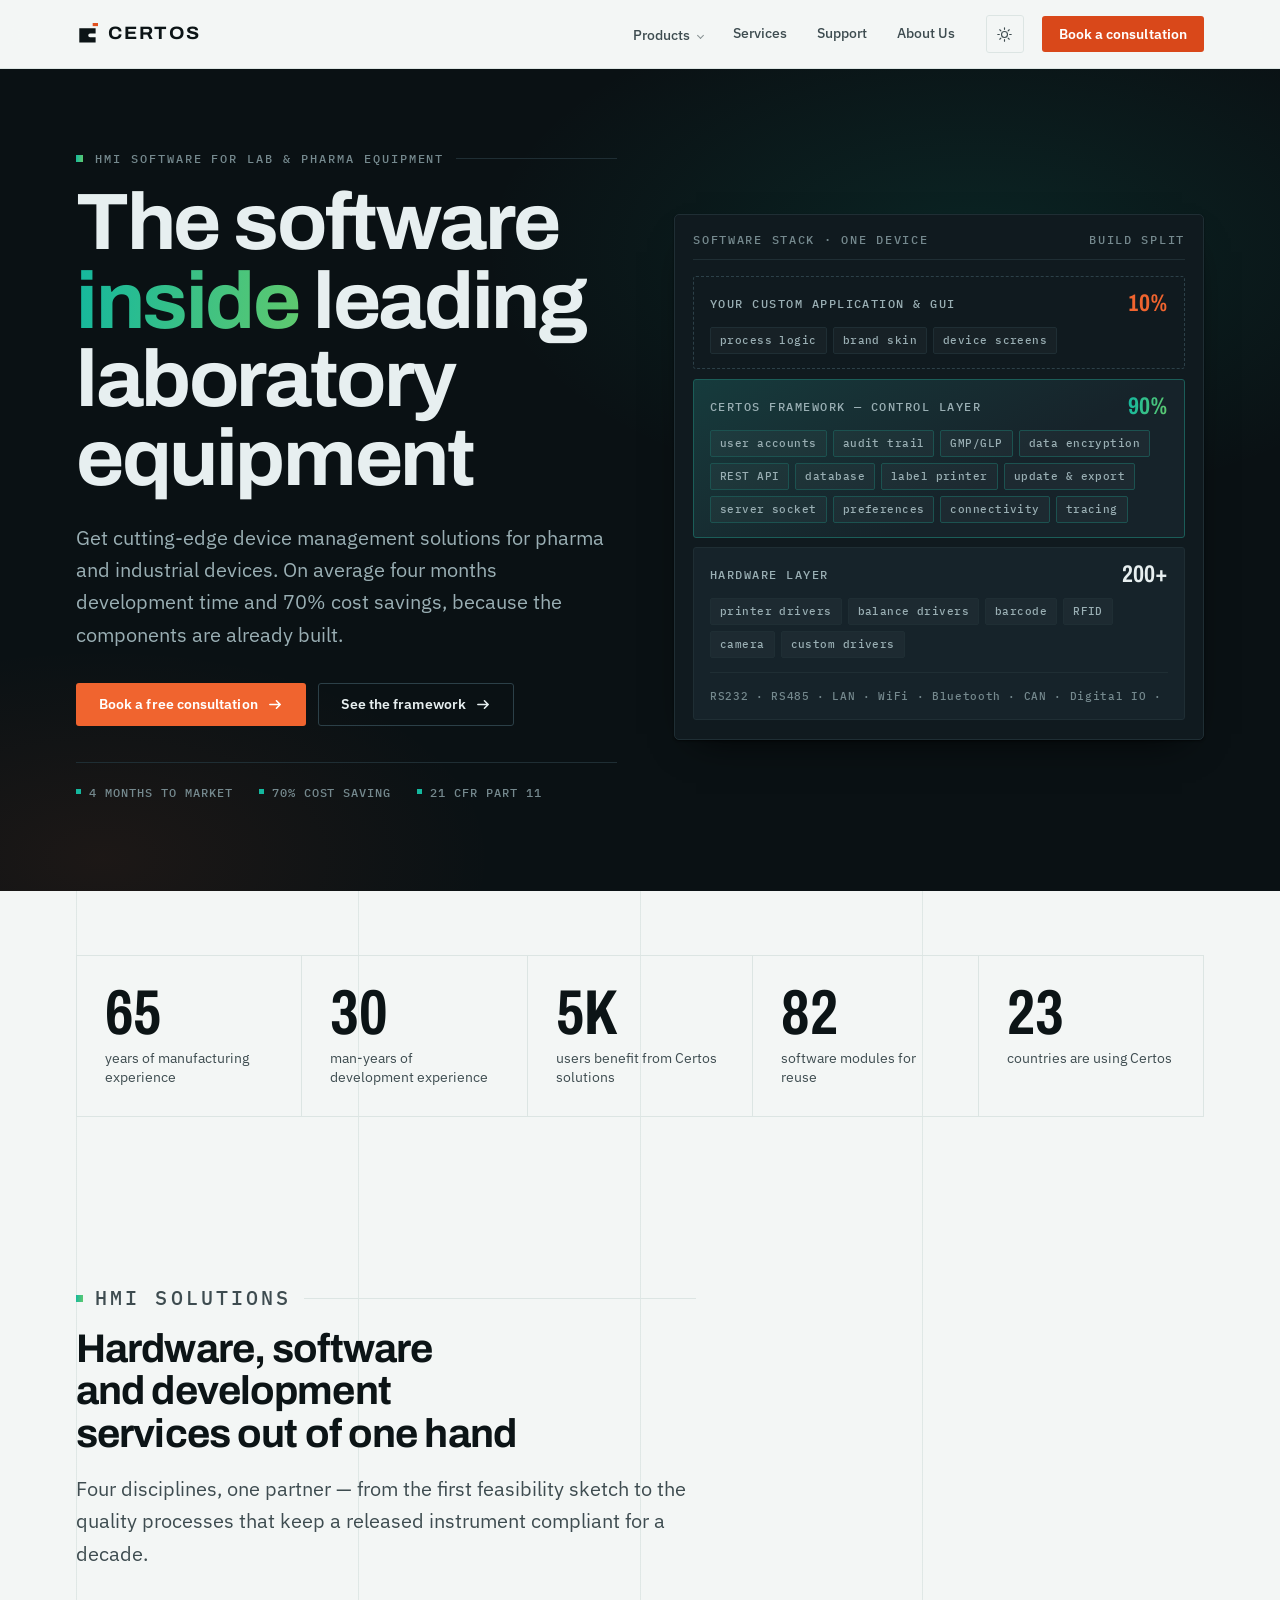
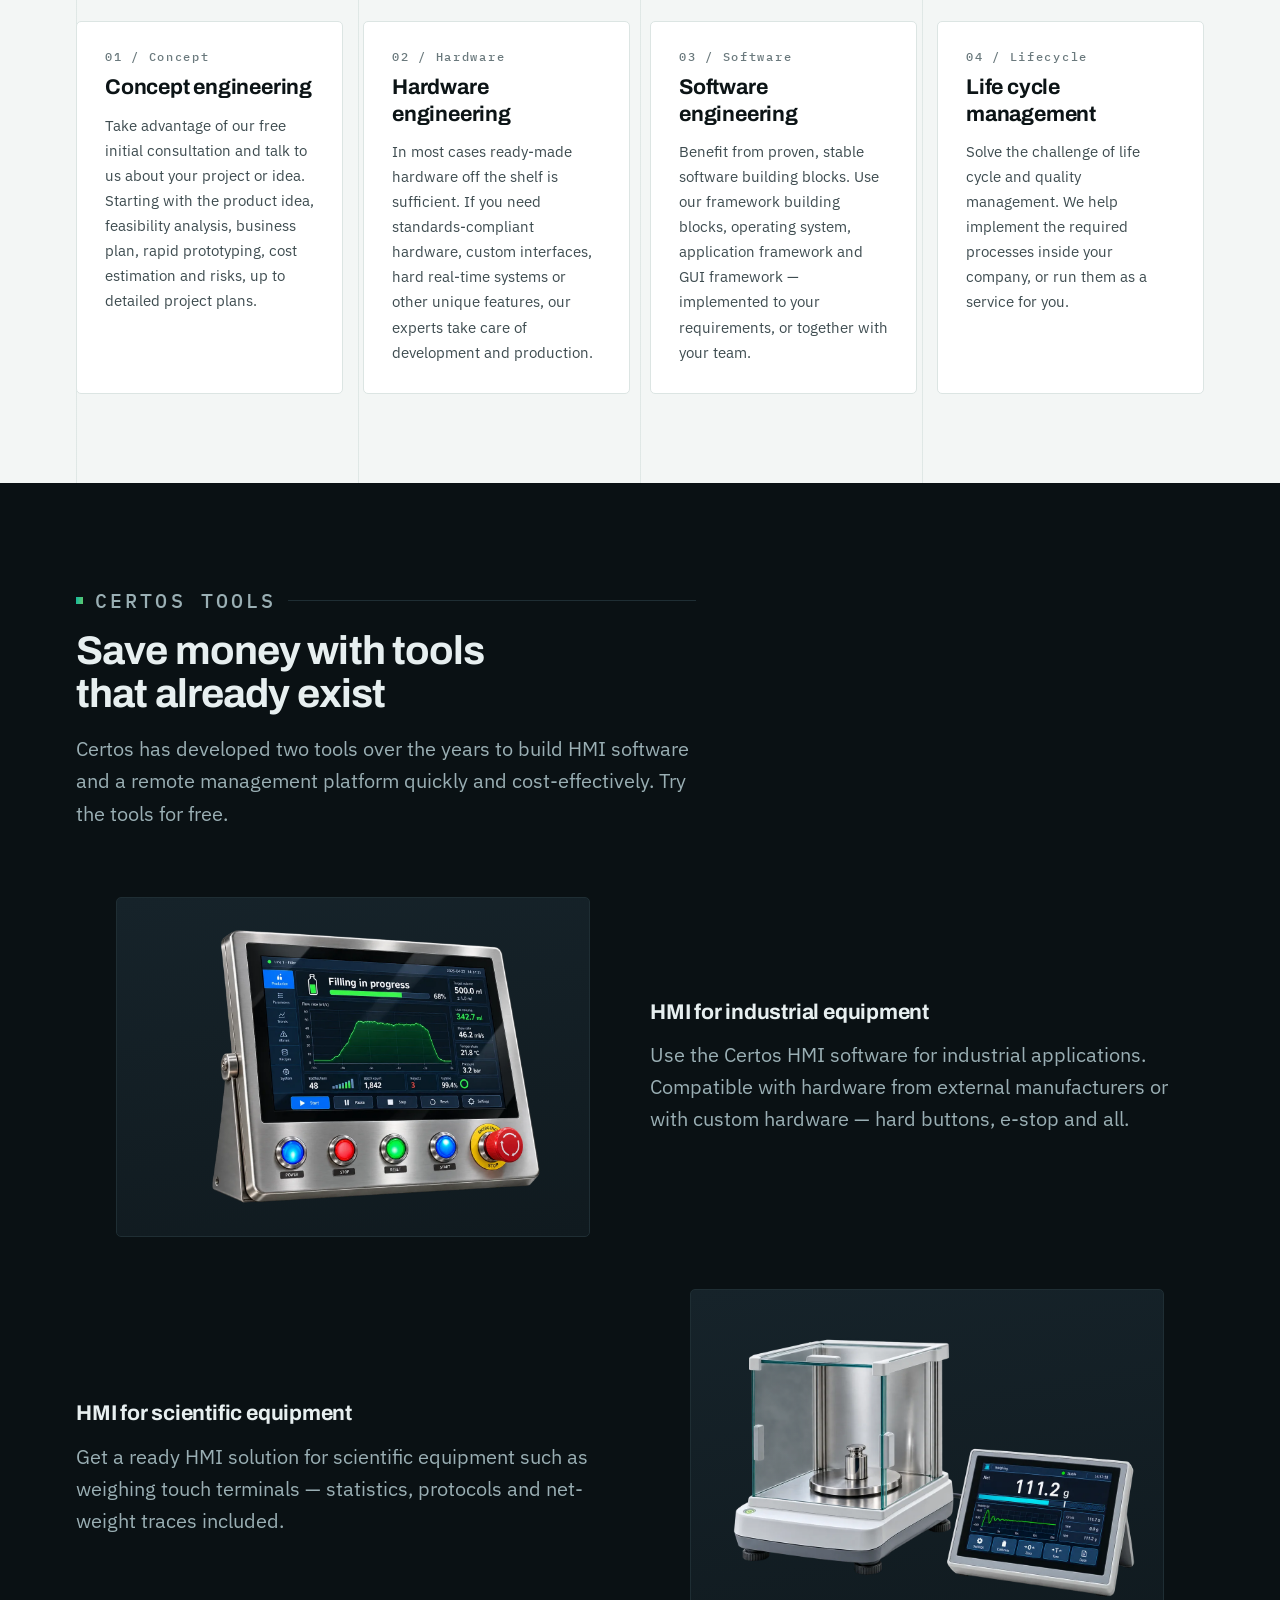
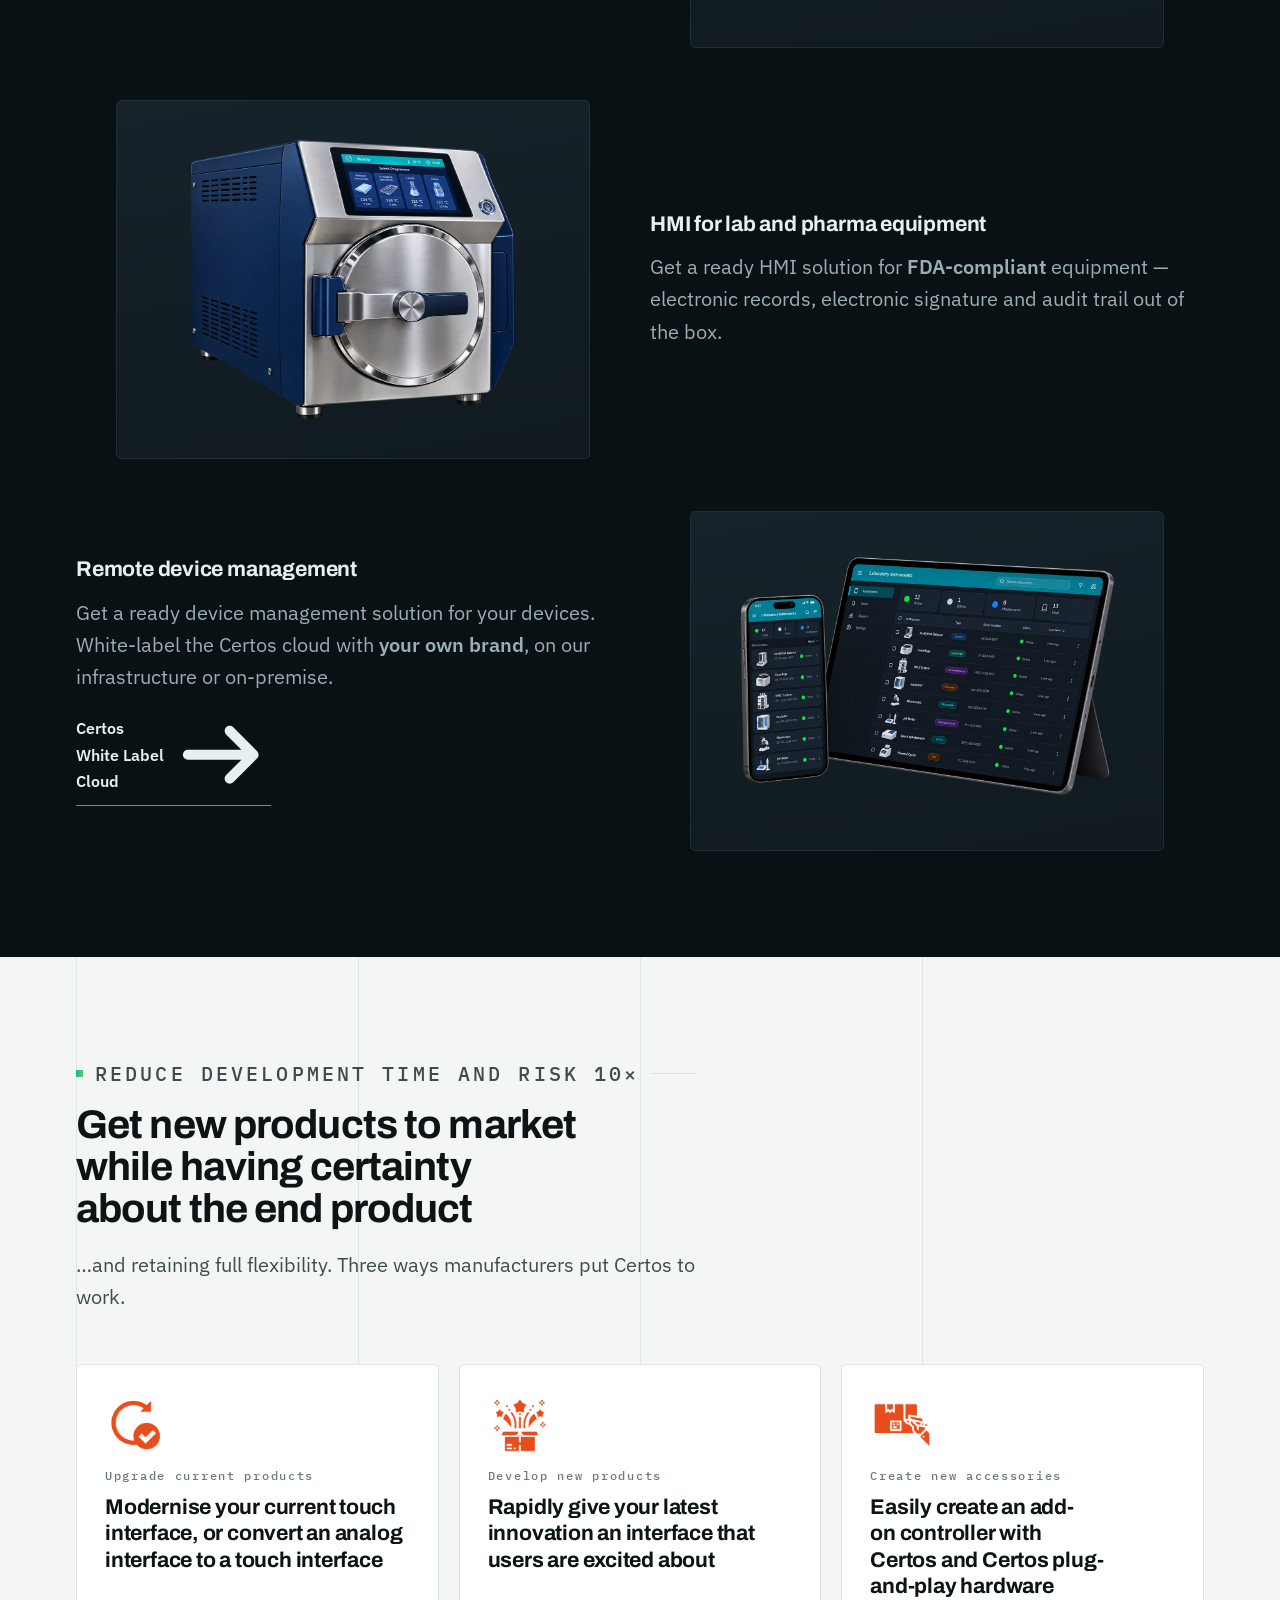
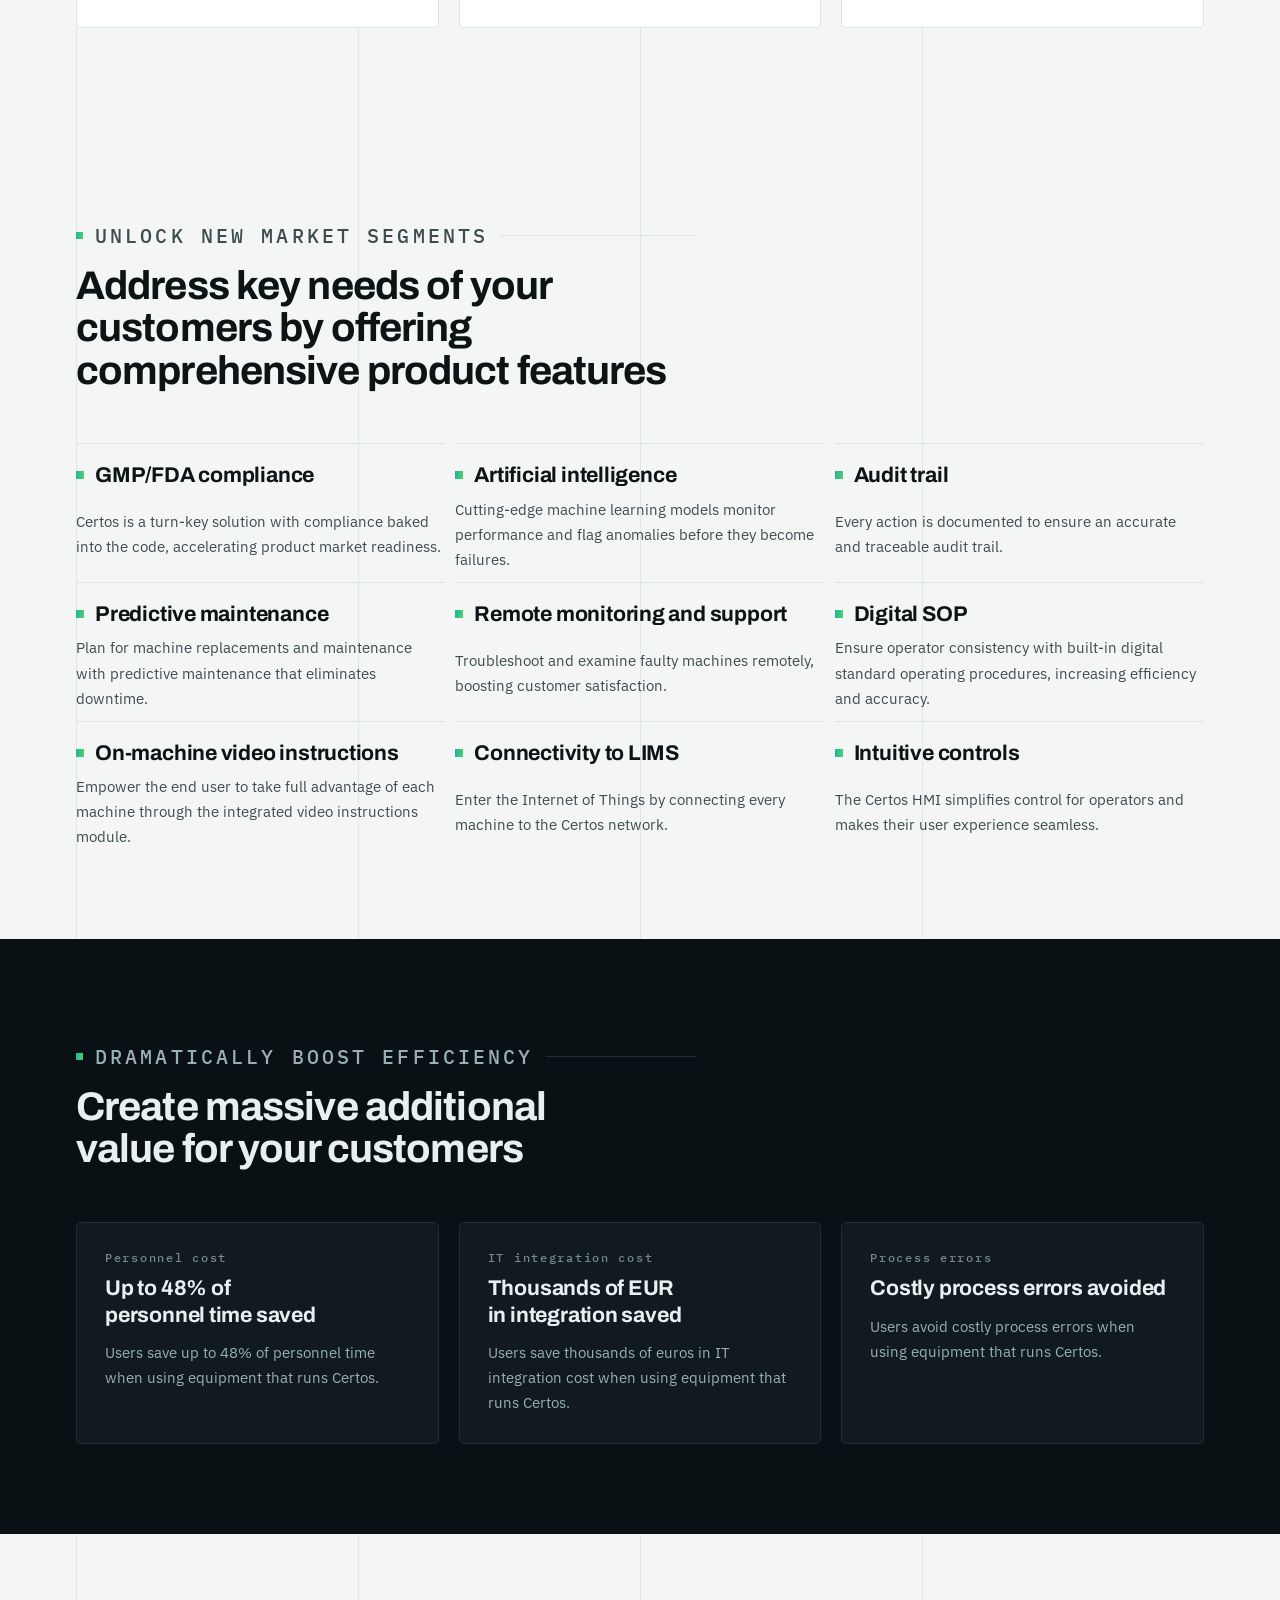
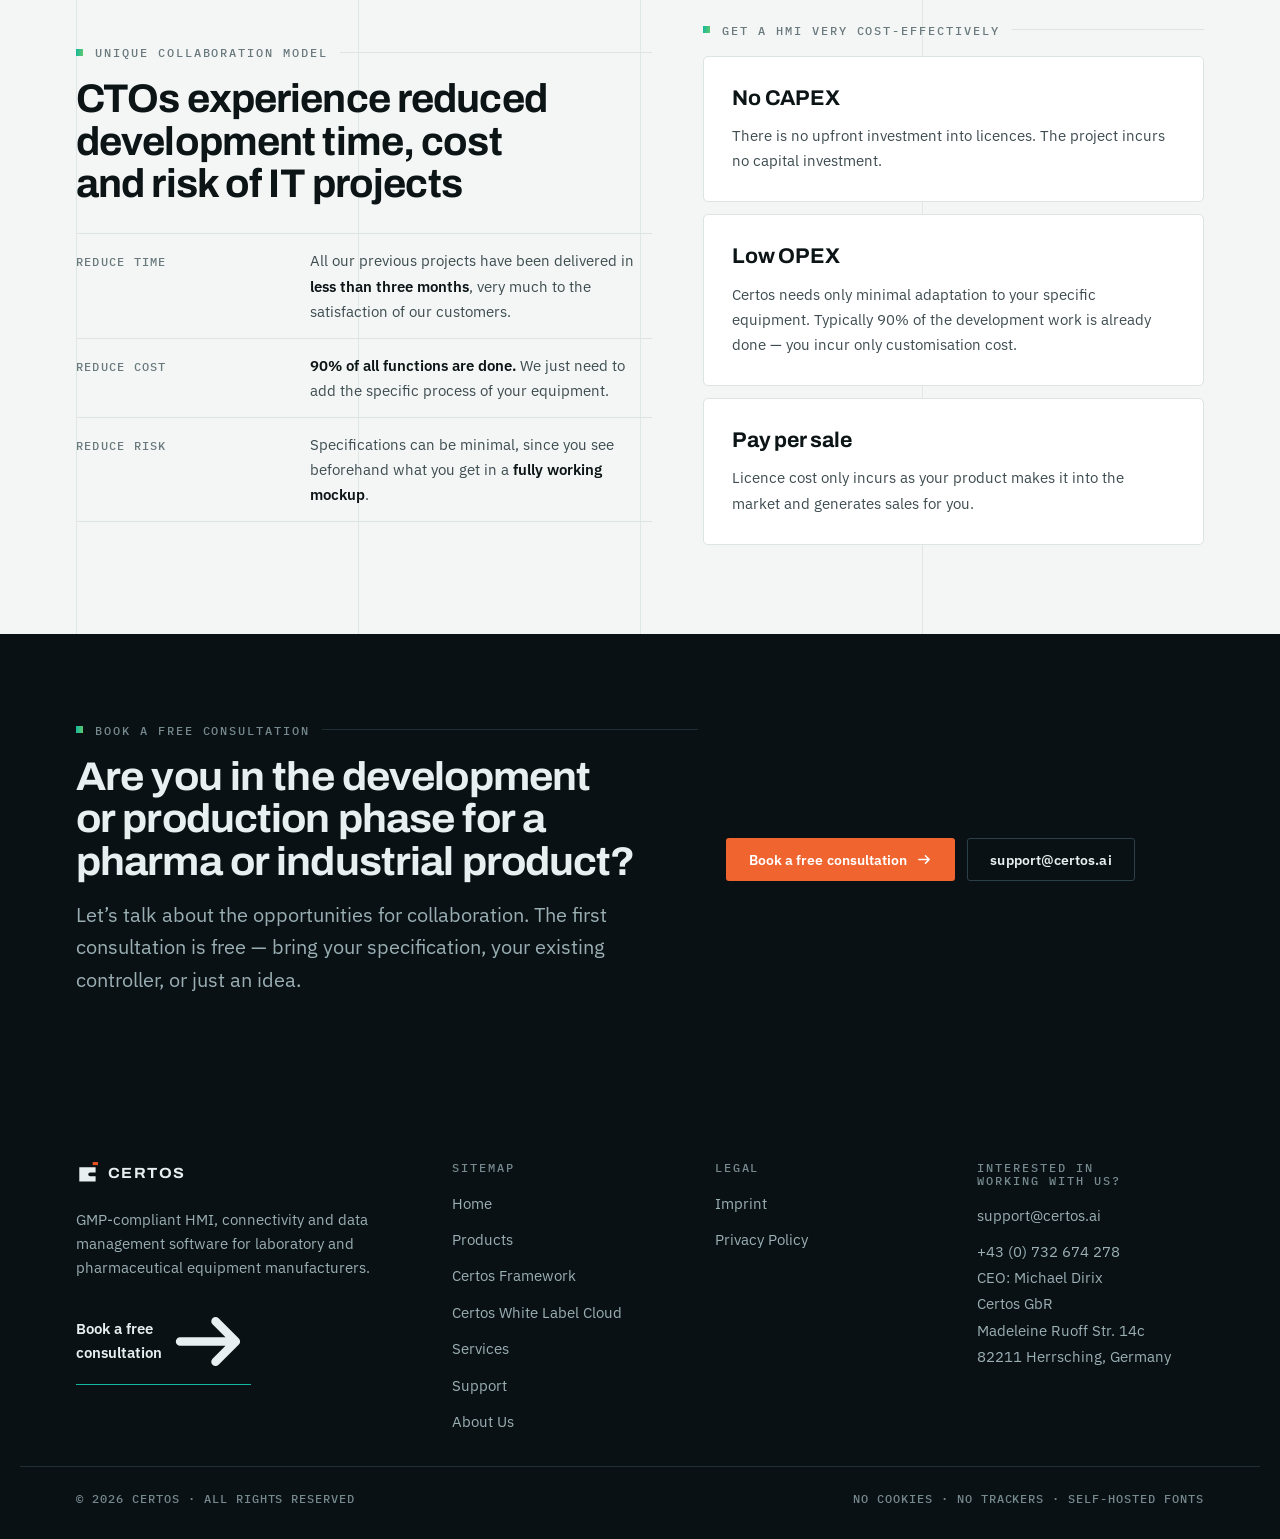
==== commit 01c58007: "Replace device photography with generated renders on transparent ground The photos taken from the ol" ====
--- a/index.html
+++ b/index.html
@@ -161,7 +161,7 @@
 
     <div class="grid grid--2 mt-l">
       <figure class="fig fig--contain">
-        <img src="/assets/img/hmi-industrial.webp" alt="Industrial panel PC running a Certos filling process screen with live sensor trace" width="440" height="440" loading="lazy">
+        <img src="/assets/img/hmi-industrial.webp" alt="Industrial HMI panel PC in a stainless-steel bezel, showing a filling process with a live flow-rate trace, above a row of illuminated pushbuttons and an emergency stop" width="1200" height="894" loading="lazy">
         <figcaption><b>FIG. 01</b> HMI for industrial equipment &middot; panel PC</figcaption>
       </figure>
       <div style="display:grid; align-content:center; gap:14px;">
@@ -176,12 +176,12 @@
         terminals &mdash; statistics, protocols and net-weight traces included.</p>
       </div>
       <figure class="fig fig--contain">
-        <img src="/assets/img/hmi-balance.webp" alt="Laboratory balance with a Certos touch terminal showing an animal-weighing routine" width="1200" height="651" loading="lazy">
+        <img src="/assets/img/hmi-balance.webp" alt="Laboratory precision balance beside a Certos touch terminal showing a net weight of 111.2 g with a live stability trace" width="1200" height="820" loading="lazy">
         <figcaption><b>FIG. 02</b> HMI for scientific equipment &middot; weighing terminal</figcaption>
       </figure>
 
       <figure class="fig fig--contain">
-        <img src="/assets/img/hmi-sterilizer.webp" alt="Steam sterilizer with an integrated Certos touchscreen showing sterilisation programmes" width="1100" height="639" loading="lazy">
+        <img src="/assets/img/hmi-sterilizer.webp" alt="Benchtop steam sterilizer with an integrated Certos touchscreen showing sterilisation programmes at 121 and 134 degrees Celsius" width="1200" height="809" loading="lazy">
         <figcaption><b>FIG. 03</b> HMI for lab &amp; pharma equipment &middot; steam sterilizer</figcaption>
       </figure>
       <div style="display:grid; align-content:center; gap:14px;">
@@ -197,8 +197,8 @@
         <p><a class="tlink" href="/products/certos-cloud/">Certos White Label Cloud <svg viewBox="0 0 16 16" fill="none" aria-hidden="true"><path d="M2 8h11M9 4l4 4-4 4" stroke="currentColor" stroke-width="1.7" stroke-linecap="round" stroke-linejoin="round"/></svg></a></p>
       </div>
       <figure class="fig fig--contain">
-        <img src="/assets/img/cloud-device-list.webp" alt="Certos cloud device list open on a smartphone" width="400" height="400" loading="lazy">
-        <figcaption><b>FIG. 04</b> Remote device management &middot; mobile</figcaption>
+        <img src="/assets/img/device-fleet-mobile.webp" alt="Phone and tablet side by side, both showing the Certos device management application with a list of connected laboratory instruments" width="1200" height="902" loading="lazy">
+        <figcaption><b>FIG. 04</b> Remote device management &middot; phone and tablet</figcaption>
       </figure>
     </div>
   </div>
